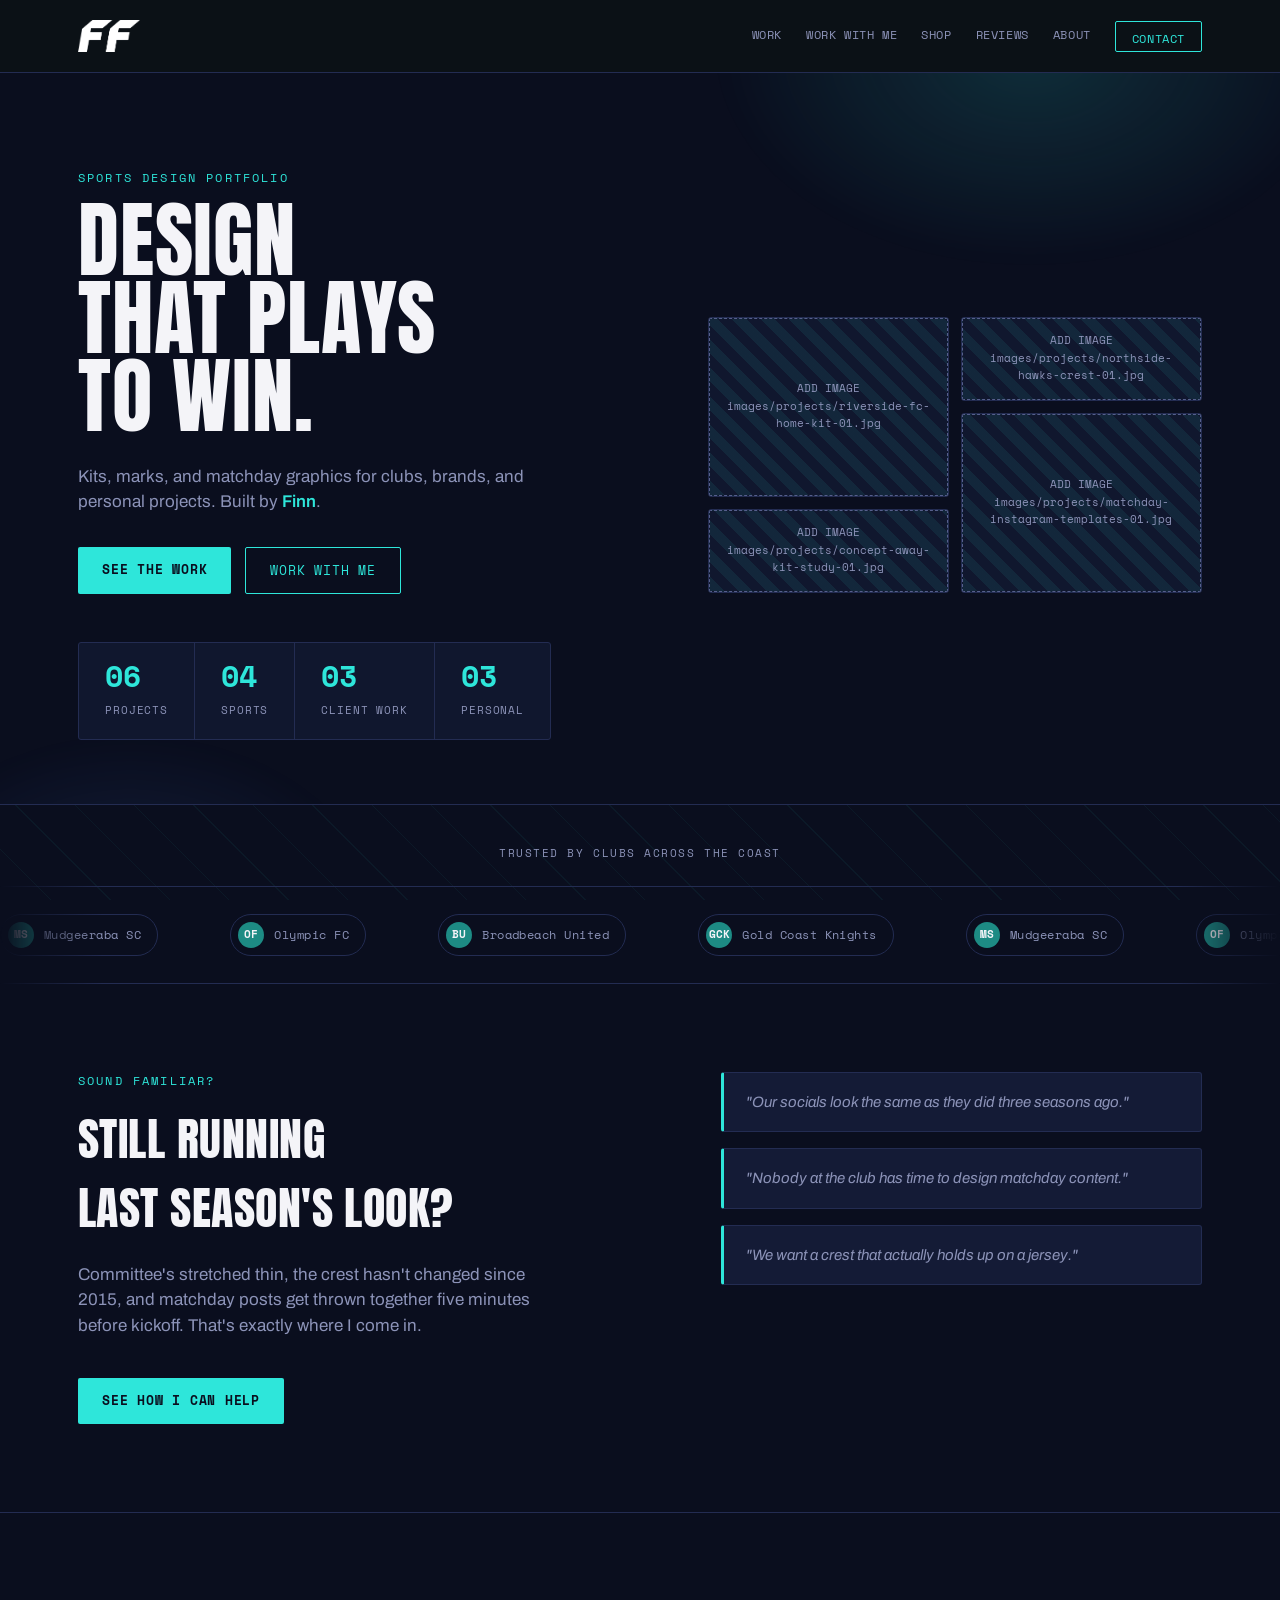
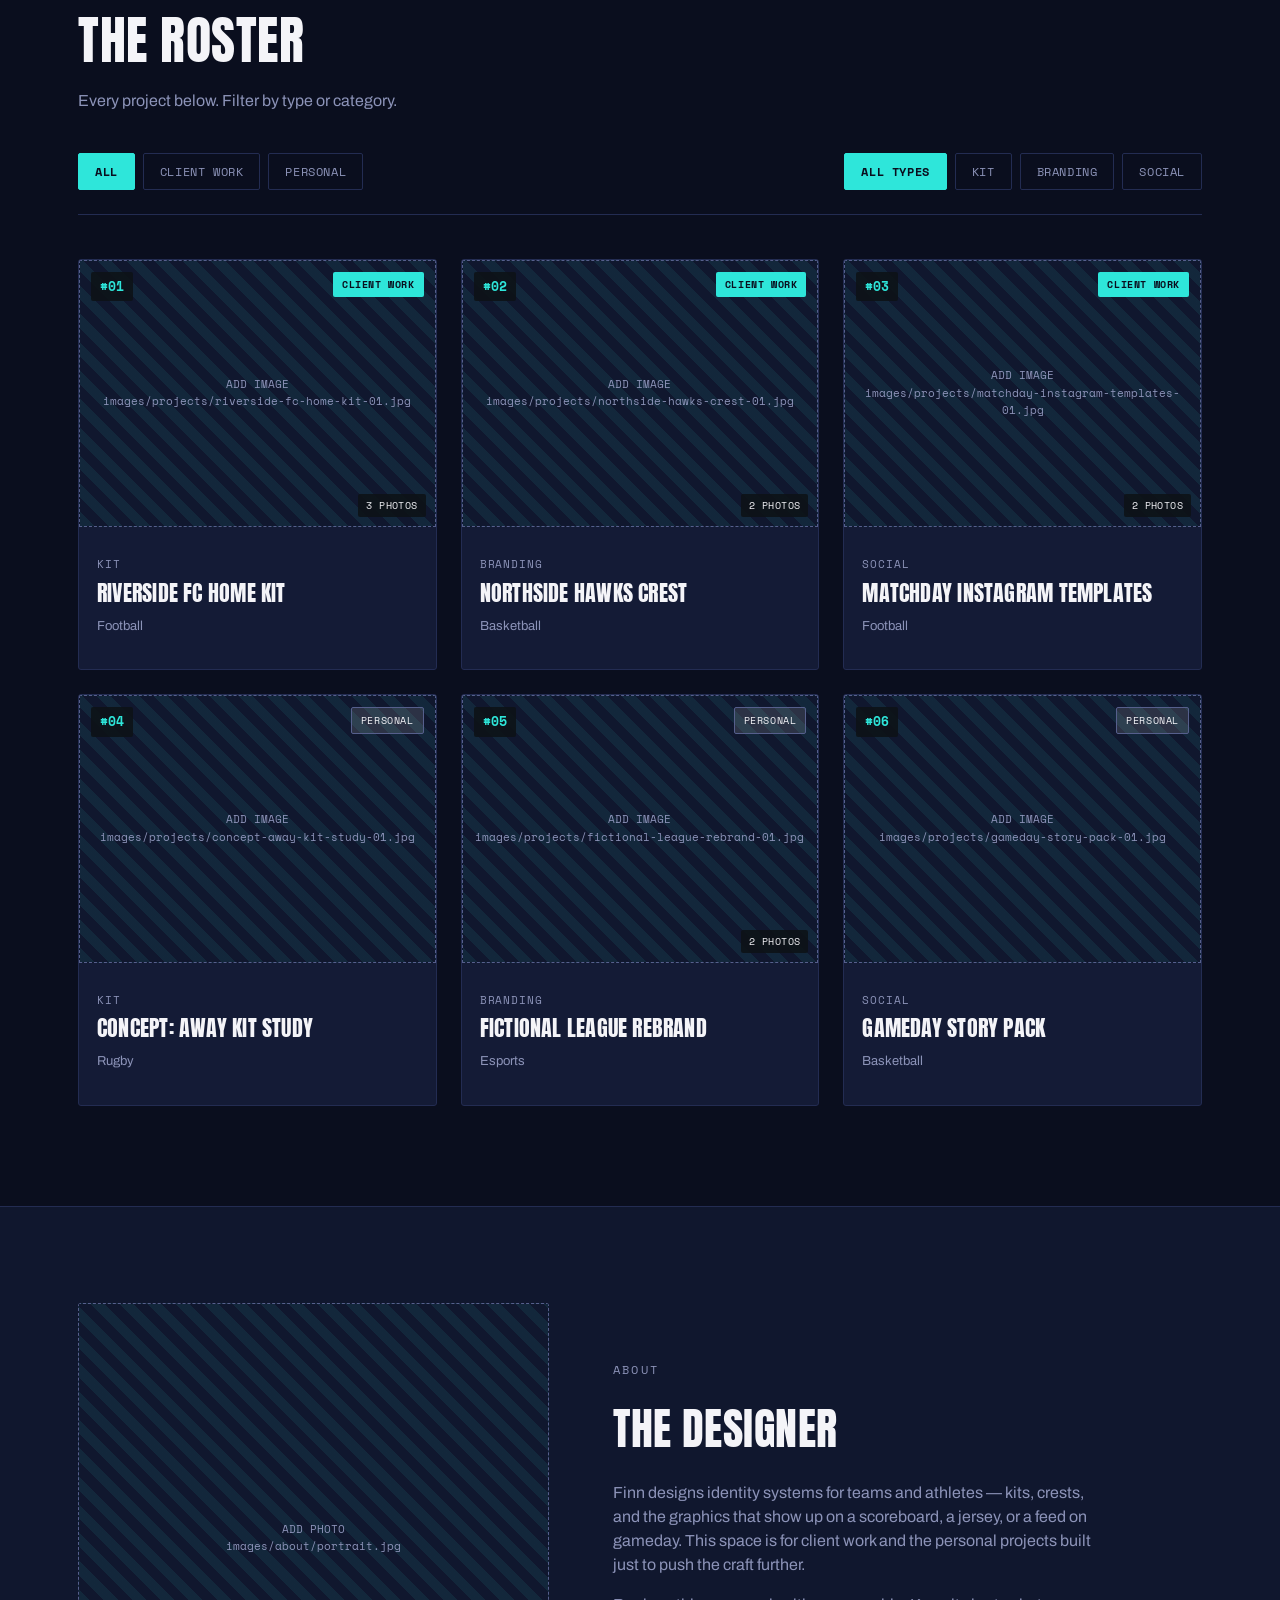
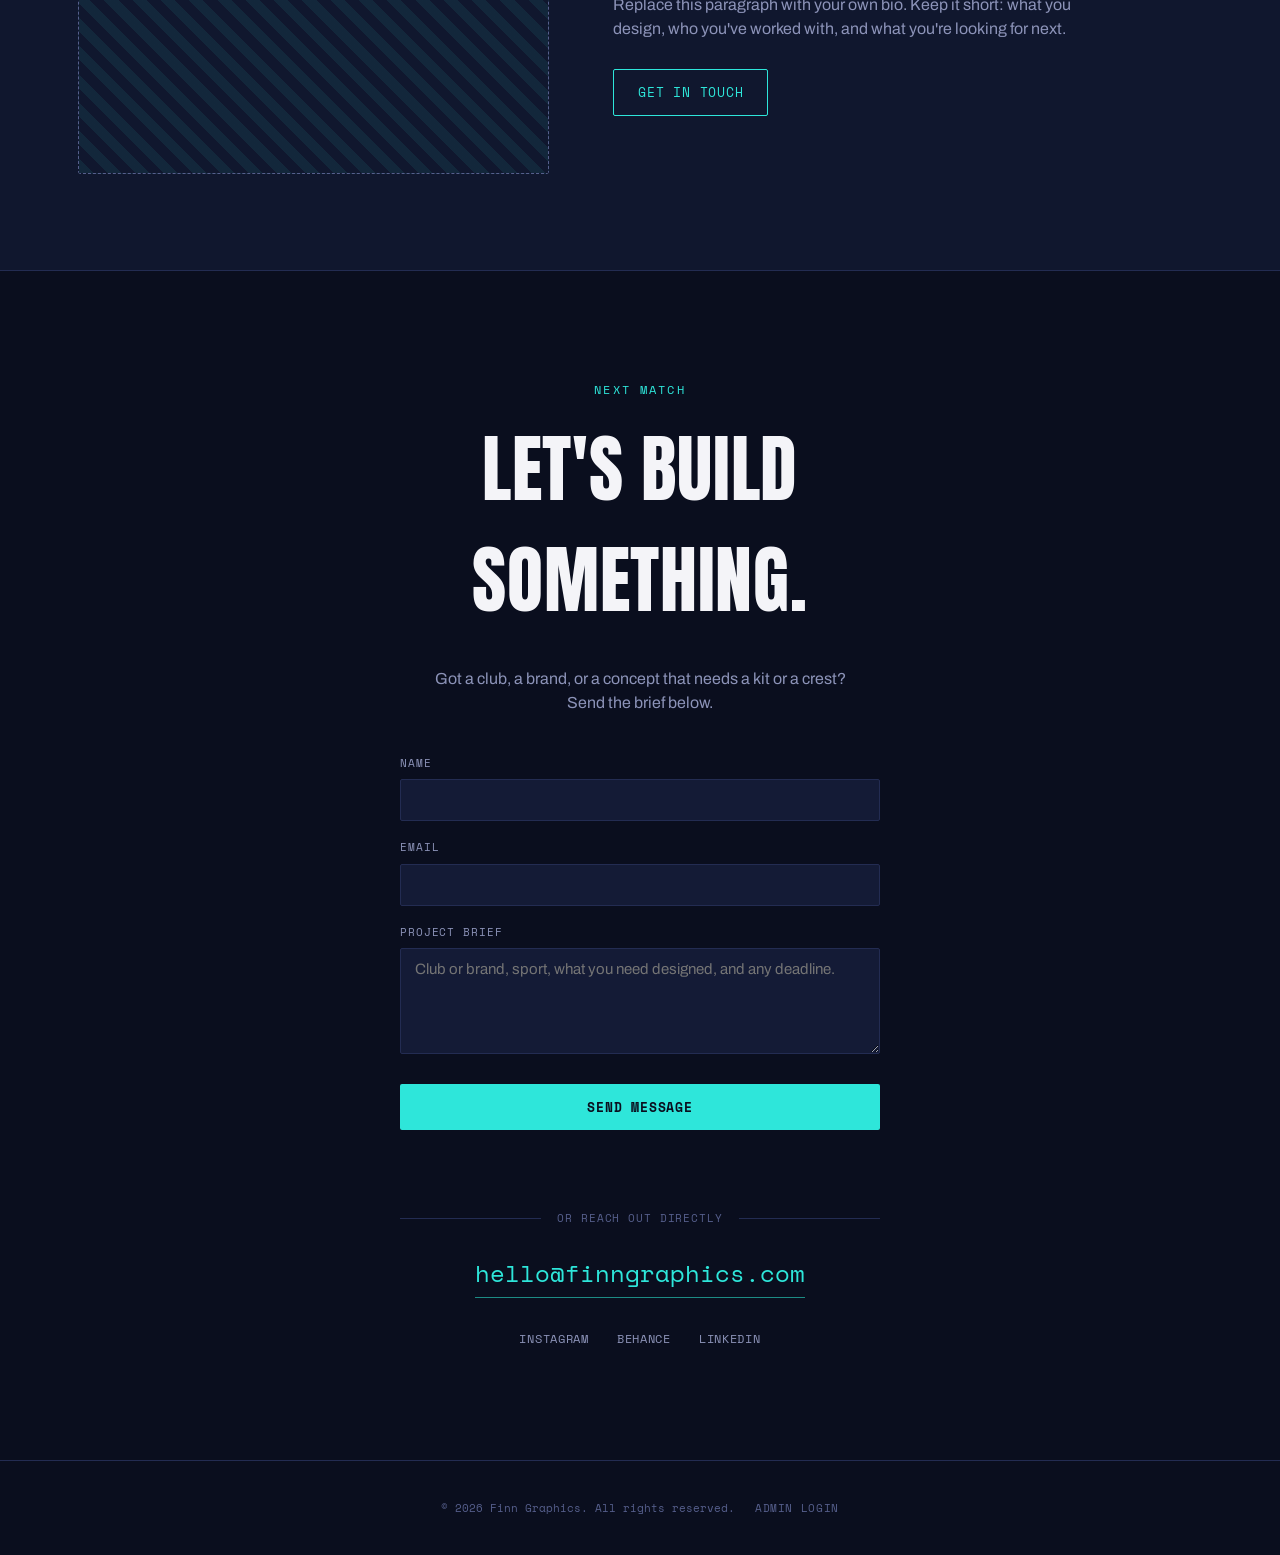
==== index.html @ 4311ea00 "Add files via upload" ====
<!DOCTYPE html>
<html lang="en">
<head>
<meta charset="UTF-8">
<meta name="viewport" content="width=device-width, initial-scale=1.0">
<title>Finn Graphics — Sports Design Portfolio</title>
<meta name="description" content="Finn Graphics — sports identity, kit, and social design for clients and personal projects.">
<link rel="preconnect" href="https://fonts.googleapis.com">
<link rel="preconnect" href="https://fonts.gstatic.com" crossorigin>
<link href="https://fonts.googleapis.com/css2?family=Anton&family=Archivo:wght@400;500;600;700;800&family=Space+Mono:wght@400;700&display=swap" rel="stylesheet">
<link rel="stylesheet" href="css/style.css">
<!-- Netlify Identity: required here (not just on /admin) so that invite and
     password-reset links, which point at the site's homepage, can be handled. -->
<script defer src="https://identity.netlify.com/v1/netlify-identity-widget.js"></script>
</head>
<body>

<!-- ============================================= -->
<!-- HEADER / NAV                                   -->
<!-- ============================================= -->
<header class="site-header">
  <div class="wrap header-inner">
    <a href="#top" class="wordmark"><img src="images/brand/ff-logo.png" alt="Finn Graphics" class="wordmark-logo"></a>
    <nav class="main-nav">
      <a href="index.html#work">Work</a>
      <a href="work-with-me.html">Work With Me</a>
      <a href="shop.html">Shop</a>
      <a href="reviews.html">Reviews</a>
      <a href="index.html#about">About</a>
      <a href="index.html#contact" class="nav-cta">Contact</a>
    </nav>
    <button class="nav-toggle" id="navToggle" aria-label="Open menu" aria-expanded="false">
      <span></span><span></span><span></span>
    </button>
  </div>
  <nav class="mobile-nav" id="mobileNav">
    <a href="index.html#work">Work</a>
    <a href="work-with-me.html">Work With Me</a>
    <a href="shop.html">Shop</a>
    <a href="reviews.html">Reviews</a>
    <a href="index.html#about">About</a>
    <a href="index.html#contact">Contact</a>
  </nav>
</header>

<!-- ============================================= -->
<!-- HERO                                           -->
<!-- ============================================= -->
<section class="hero" id="top">
  <div class="wrap hero-grid">
    <div class="hero-copy">
      <p class="kicker">SPORTS DESIGN PORTFOLIO</p>
      <h1 class="hero-title">DESIGN<br>THAT PLAYS<br>TO WIN.</h1>
      <p class="hero-sub">Kits, marks, and matchday graphics for clubs, brands, and personal projects. Built by <strong>Finn</strong>.</p>

      <div class="hero-actions">
        <a href="#work" class="btn btn-solid">See the work</a>
        <a href="work-with-me.html" class="btn btn-outline">Work with me</a>
      </div>

      <div class="scoreboard reveal" id="scoreboard" aria-label="Portfolio stats">
        <div class="score-cell">
          <span class="score-num" data-stat-projects>00</span>
          <span class="score-label">Projects</span>
        </div>
        <div class="score-cell">
          <span class="score-num" data-stat-sports>00</span>
          <span class="score-label">Sports</span>
        </div>
        <div class="score-cell">
          <span class="score-num" data-stat-client>00</span>
          <span class="score-label">Client Work</span>
        </div>
        <div class="score-cell">
          <span class="score-num" data-stat-personal>00</span>
          <span class="score-label">Personal</span>
        </div>
      </div>
    </div>

    <div class="hero-gallery" id="heroGallery" aria-hidden="true">
      <!-- populated by JS from data/projects.jsonon — a scattered wall of work -->
    </div>
  </div>
</section>

<!-- ============================================= -->
<!-- CLIENT LOGO CAROUSEL                           -->
<!-- ============================================= -->
<section class="clients" aria-label="Clubs Finn has worked with">
  <div class="wrap">
    <p class="clients-label">TRUSTED BY CLUBS ACROSS THE COAST</p>
  </div>
  <div class="logo-marquee">
    <div class="logo-track" id="logoTrack">
      <!-- populated by JS from data/clients.json, duplicated for a seamless loop -->
    </div>
  </div>
</section>

<!-- ============================================= -->
<!-- WHY WORK WITH FINN                             -->
<!-- ============================================= -->
<section class="challenges">
  <div class="wrap challenges-inner">
    <div class="challenges-copy reveal">
      <p class="kicker">SOUND FAMILIAR?</p>
      <h2>STILL RUNNING<br>LAST SEASON'S LOOK?</h2>
      <p class="hero-sub">Committee's stretched thin, the crest hasn't changed since 2015, and matchday posts get thrown together five minutes before kickoff. That's exactly where I come in.</p>
      <a href="work-with-me.html" class="btn btn-solid">See how I can help</a>
    </div>
    <ul class="challenges-list">
      <li class="reveal" style="transition-delay:80ms">"Our socials look the same as they did three seasons ago."</li>
      <li class="reveal" style="transition-delay:160ms">"Nobody at the club has time to design matchday content."</li>
      <li class="reveal" style="transition-delay:240ms">"We want a crest that actually holds up on a jersey."</li>
    </ul>
  </div>
</section>

<!-- ============================================= -->
<!-- WORK / FILTERS + GRID                          -->
<!-- ============================================= -->
<section class="work" id="work">
  <div class="wrap">
    <div class="section-head reveal">
      <h2>THE ROSTER</h2>
      <p>Every project below. Filter by type or category.</p>
    </div>

    <div class="filters reveal">
      <div class="filter-group" id="statusFilters">
        <button class="filter-btn is-active" data-filter-status="all">All</button>
        <button class="filter-btn" data-filter-status="client">Client Work</button>
        <button class="filter-btn" data-filter-status="personal">Personal</button>
      </div>
      <div class="filter-group" id="categoryFilters">
        <!-- populated by JS from project categories -->
      </div>
    </div>

    <div class="project-grid" id="projectGrid">
      <!-- populated by JS from data/projects.json -->
    </div>

    <p class="empty-state" id="emptyState" hidden>No projects match those filters yet.</p>
  </div>
</section>

<!-- ============================================= -->
<!-- ABOUT                                          -->
<!-- ============================================= -->
<section class="about" id="about">
  <div class="wrap about-inner">
    <div class="about-portrait reveal">
      <div class="placeholder-img" data-placeholder-label="images/about/portrait.jpg">
        <span>ADD PHOTO<br>images/about/portrait.jpg</span>
      </div>
    </div>
    <div class="about-copy reveal">
      <p class="kicker">ABOUT</p>
      <h2>THE DESIGNER</h2>
      <p>Finn designs identity systems for teams and athletes — kits, crests, and the graphics that show up on a scoreboard, a jersey, or a feed on gameday. This space is for client work and the personal projects built just to push the craft further.</p>
      <p>Replace this paragraph with your own bio. Keep it short: what you design, who you've worked with, and what you're looking for next.</p>
      <a href="#contact" class="btn btn-outline">Get in touch</a>
    </div>
  </div>
</section>

<!-- ============================================= -->
<!-- CONTACT / FOOTER                               -->
<!-- ============================================= -->
<section class="contact" id="contact">
  <div class="wrap contact-inner">
    <p class="kicker">NEXT MATCH</p>
    <h2>LET'S BUILD<br>SOMETHING.</h2>
    <p class="contact-sub reveal">Got a club, a brand, or a concept that needs a kit or a crest? Send the brief below.</p>

    <!-- 
      This form works automatically once the site is hosted on Netlify — no setup
      needed beyond the data-netlify="true" attribute below. Netlify detects it at
      deploy time and routes submissions to your Netlify dashboard / email.
      Hosting somewhere else instead? See README.md for how to swap this to
      a service like Formspree in about a minute.
    -->
    <form
      class="contact-form reveal"
      id="contactForm"
      name="contact"
      method="POST"
      data-netlify="true"
      netlify-honeypot="bot-field"
    >
      <input type="hidden" name="form-name" value="contact">
      <p class="form-honeypot" aria-hidden="true">
        <label>Leave this field empty <input name="bot-field"></label>
      </p>

      <div class="form-row">
        <label for="name">Name</label>
        <input type="text" id="name" name="name" required autocomplete="name">
      </div>
      <div class="form-row">
        <label for="email">Email</label>
        <input type="email" id="email" name="email" required autocomplete="email">
      </div>
      <div class="form-row">
        <label for="message">Project brief</label>
        <textarea id="message" name="message" rows="5" required placeholder="Club or brand, sport, what you need designed, and any deadline."></textarea>
      </div>

      <button type="submit" class="btn btn-solid" id="contactSubmit">Send message</button>
      <p class="form-status" id="formStatus" role="status" aria-live="polite"></p>
    </form>

    <div class="contact-divider"><span>or reach out directly</span></div>

    <a href="mailto:hello@finngraphics.com" class="contact-email">hello@finngraphics.com</a>
    <div class="socials">
      <a href="#" target="_blank" rel="noopener">Instagram</a>
      <a href="#" target="_blank" rel="noopener">Behance</a>
      <a href="#" target="_blank" rel="noopener">LinkedIn</a>
    </div>
  </div>
</section>

<footer class="site-footer">
  <div class="wrap footer-inner">
    <p class="footer-note">© <span id="year"></span> Finn Graphics. All rights reserved.</p>
    <a href="/admin/" class="footer-admin-link">Admin Login</a>
  </div>
</footer>

<!-- ============================================= -->
<!-- LIGHTBOX MODAL                                 -->
<!-- ============================================= -->
<div class="lightbox" id="lightbox" hidden>
  <div class="lightbox-inner">
    <button class="lightbox-close" id="lightboxClose" aria-label="Close">×</button>
    <div class="lightbox-media-wrap">
      <div class="lightbox-media" id="lightboxMedia"></div>
      <button class="lightbox-nav lightbox-prev" id="lightboxPrev" aria-label="Previous photo">‹</button>
      <button class="lightbox-nav lightbox-next" id="lightboxNext" aria-label="Next photo">›</button>
      <div class="lightbox-dots" id="lightboxDots"></div>
    </div>
    <div class="lightbox-info">
      <span class="lightbox-num" id="lightboxNum"></span>
      <h3 id="lightboxTitle"></h3>
      <p id="lightboxMeta"></p>
      <p class="lightbox-caption" id="lightboxCaption"></p>
      <p id="lightboxDesc"></p>
    </div>
  </div>
</div>

<script src="js/common.js"></script>
<script src="js/work.js"></script>
<script>
  // If someone arrives here from an Identity invite or password-reset email,
  // open the widget's own confirmation modal and send them to /admin afterwards.
  if (window.netlifyIdentity) {
    window.netlifyIdentity.on("init", (user) => {
      if (!user && window.location.hash.includes("confirmation_token")) {
        window.netlifyIdentity.open();
      }
    });
    window.netlifyIdentity.on("login", () => {
      if (window.location.hash.includes("invite_token") || window.location.hash.includes("recovery_token")) {
        window.location.href = "/admin/";
      }
    });
  }
</script>
</body>
</html>
---- css/style.css ----
/* =====================================================================
   FINN GRAPHICS — DESIGN TOKENS
   ===================================================================== */
:root {
  --bg: #0A0E1E;
  --bg-elevated: #10172E;
  --card: #141B36;
  --card-hover: #1B2444;
  --line: #232C52;
  --blue: #2EE6DA;
  --blue-dim: #1D8B84;
  --indigo: #4B77E4;
  --indigo-dim: #2A3B8F;
  --chalk: #F4F4F8;
  --dim: #8C93B8;
  --dim-2: #565F8C;

  --font-display: 'Anton', sans-serif;
  --font-body: 'Archivo', sans-serif;
  --font-mono: 'Space Mono', monospace;

  --wrap: 1180px;
}

* { box-sizing: border-box; }
html { scroll-behavior: smooth; }

body {
  margin: 0;
  background: var(--bg);
  color: var(--chalk);
  font-family: var(--font-body);
  line-height: 1.5;
  -webkit-font-smoothing: antialiased;
  position: relative;
}

/* Ambient moving pitch-line texture behind the whole site */
body::before {
  content: "";
  position: fixed;
  inset: 0;
  z-index: 0;
  pointer-events: none;
  background-image: repeating-linear-gradient(
    45deg,
    rgba(46, 230, 218, 0.05) 0px,
    rgba(46, 230, 218, 0.05) 1px,
    transparent 1px,
    transparent 42px
  );
  background-size: 200% 200%;
  animation: driftLines 40s linear infinite;
}

@keyframes driftLines {
  from { background-position: 0 0; }
  to { background-position: 600px 600px; }
}

.site-header, .hero, .clients, .challenges, .work, .about, .contact, .site-footer,
.page-header, .reviews, .reviews-cta, .services, .services-cta {
  position: relative;
  z-index: 1;
}

img { max-width: 100%; display: block; }
a { color: inherit; text-decoration: none; }
a, button { transition: color 0.2s ease, background-color 0.2s ease, border-color 0.2s ease, transform 0.2s ease, opacity 0.2s ease; }

/* Gentle page-load fade-in */
body { animation: pageFadeIn 0.5s ease both; }
@keyframes pageFadeIn {
  from { opacity: 0; }
  to { opacity: 1; }
}

/* Scroll-reveal: elements rise and fade in as they enter view */
.reveal {
  opacity: 0;
  transform: translateY(22px);
  transition: opacity 0.6s ease, transform 0.6s ease;
}
.reveal.is-visible {
  opacity: 1;
  transform: none;
}

.wrap {
  max-width: var(--wrap);
  margin: 0 auto;
  padding: 0 28px;
}

.kicker {
  font-family: var(--font-mono);
  font-size: 12px;
  letter-spacing: 0.18em;
  text-transform: uppercase;
  color: var(--blue);
  margin: 0 0 14px;
}

h1, h2, h3 {
  font-family: var(--font-display);
  font-weight: 400;
  text-transform: uppercase;
  letter-spacing: 0.01em;
  margin: 0;
}

:focus-visible {
  outline: 2px solid var(--blue);
  outline-offset: 3px;
}

@media (prefers-reduced-motion: reduce) {
  *, *::before, *::after { animation-duration: 0.01ms !important; transition-duration: 0.01ms !important; scroll-behavior: auto !important; }
  body::before { animation: none; }
  .hero::before, .hero::after { animation: none; }
  .logo-track { animation: none !important; }
  .review-track { animation: none !important; }
  .hero-tile img { transition: none; }
}

/* =====================================================================
   HEADER
   ===================================================================== */
.site-header {
  position: sticky;
  top: 0;
  z-index: 50;
  background: rgba(13, 18, 22, 0.92);
  backdrop-filter: blur(8px);
  border-bottom: 1px solid var(--line);
}

.header-inner {
  display: flex;
  align-items: center;
  justify-content: space-between;
  height: 72px;
}

.wordmark { display: flex; align-items: center; height: 32px; }
.wordmark-logo { height: 100%; width: auto; display: block; }

.main-nav { display: flex; align-items: center; gap: 24px; }
.main-nav a {
  font-family: var(--font-mono);
  font-size: 12px;
  letter-spacing: 0.05em;
  text-transform: uppercase;
  color: var(--dim);
  transition: color 0.2s ease;
  white-space: nowrap;
  position: relative;
  padding-bottom: 3px;
}
.main-nav a::after {
  content: "";
  position: absolute;
  left: 0;
  bottom: 0;
  width: 100%;
  height: 1px;
  background: var(--blue);
  transform: scaleX(0);
  transform-origin: right;
  transition: transform 0.25s ease;
}
.main-nav a:hover::after,
.main-nav a.is-current::after {
  transform: scaleX(1);
  transform-origin: left;
}
.main-nav a.nav-cta::after { display: none; }
.main-nav a:hover { color: var(--chalk); }
.nav-cta {
  border: 1px solid var(--blue);
  color: var(--blue) !important;
  padding: 8px 16px;
  border-radius: 2px;
}
.nav-cta:hover { background: var(--blue); color: var(--bg) !important; }

.nav-toggle {
  display: none;
  flex-direction: column;
  gap: 5px;
  background: none;
  border: none;
  cursor: pointer;
  padding: 8px;
}
.nav-toggle span { width: 22px; height: 2px; background: var(--chalk); display: block; }

.mobile-nav {
  display: none;
  flex-direction: column;
  border-top: 1px solid var(--line);
  background: var(--bg-elevated);
}
.mobile-nav a {
  padding: 16px 28px;
  border-bottom: 1px solid var(--line);
  font-family: var(--font-mono);
  text-transform: uppercase;
  font-size: 13px;
  letter-spacing: 0.06em;
  color: var(--chalk);
}
.mobile-nav.is-open { display: flex; }

/* =====================================================================
   HERO
   ===================================================================== */
.hero {
  padding: 96px 0 64px;
  border-bottom: 1px solid var(--line);
  background: var(--bg);
  overflow: hidden;
}

.hero::before,
.hero::after {
  content: "";
  position: absolute;
  width: 900px;
  height: 600px;
  border-radius: 50%;
  filter: blur(10px);
  pointer-events: none;
  z-index: 0;
}
.hero::before {
  top: -320px;
  right: -200px;
  background: radial-gradient(ellipse 50% 50% at center, rgba(46,230,218,0.15), transparent 70%);
  animation: floodlightA 22s ease-in-out infinite;
}
.hero::after {
  bottom: -360px;
  left: -220px;
  width: 700px;
  height: 500px;
  background: radial-gradient(ellipse 50% 50% at center, rgba(75,119,228,0.16), transparent 70%);
  animation: floodlightB 26s ease-in-out infinite;
}

@keyframes floodlightA {
  0%, 100% { transform: translate(0, 0) scale(1); }
  50% { transform: translate(-60px, 40px) scale(1.08); }
}
@keyframes floodlightB {
  0%, 100% { transform: translate(0, 0) scale(1); }
  50% { transform: translate(50px, -30px) scale(1.06); }
}

.hero .wrap { position: relative; z-index: 1; }

.hero-grid {
  display: grid;
  grid-template-columns: 1fr 0.85fr;
  gap: 48px;
  align-items: center;
}

.hero-title {
  font-size: clamp(46px, 6.5vw, 92px);
  line-height: 0.94;
  color: var(--chalk);
  margin-bottom: 28px;
}

.hero-sub {
  max-width: 480px;
  font-size: 17px;
  color: var(--dim);
  margin: 0 0 32px;
}
.hero-sub strong { color: var(--blue); font-weight: 600; }

.hero-actions {
  display: flex;
  flex-wrap: wrap;
  gap: 14px;
  margin-bottom: 48px;
}
.hero-actions .btn { margin-top: 0; }

/* Scattered mosaic wall of work, à la an agency hero image grid */
.hero-gallery {
  display: grid;
  grid-template-columns: repeat(2, 1fr);
  grid-template-rows: repeat(3, 84px);
  gap: 12px;
}
.hero-tile {
  border-radius: 3px;
  overflow: hidden;
  background: var(--bg-elevated);
  border: 1px solid var(--line);
}
.hero-tile img {
  width: 100%;
  height: 100%;
  object-fit: cover;
  transition: transform 0.5s ease;
}
.hero-tile:hover img { transform: scale(1.08); }
.hero-tile:nth-child(1) { grid-column: 1 / 2; grid-row: 1 / 3; }
.hero-tile:nth-child(2) { grid-column: 2 / 3; grid-row: 1 / 2; }
.hero-tile:nth-child(3) { grid-column: 2 / 3; grid-row: 2 / 4; }
.hero-tile:nth-child(4) { grid-column: 1 / 2; grid-row: 3 / 4; }
.hero-tile:nth-child(5) { display: none; }

.scoreboard {
  display: grid;
  grid-template-columns: repeat(4, auto);
  gap: 0;
  border: 1px solid var(--line);
  border-radius: 3px;
  overflow: hidden;
  width: fit-content;
  background: var(--bg-elevated);
}
.score-cell {
  padding: 18px 26px;
  border-right: 1px solid var(--line);
  text-align: left;
}
.score-cell:last-child { border-right: none; }
.score-num {
  display: block;
  font-family: var(--font-mono);
  font-weight: 700;
  font-size: 30px;
  color: var(--blue);
  line-height: 1;
  margin-bottom: 6px;
}
.score-label {
  font-family: var(--font-mono);
  font-size: 11px;
  letter-spacing: 0.08em;
  text-transform: uppercase;
  color: var(--dim);
}

/* =====================================================================
   WHY WORK WITH FINN (challenges teaser)
   ===================================================================== */
.challenges { padding: 88px 0; border-bottom: 1px solid var(--line); }
.challenges-inner {
  display: grid;
  grid-template-columns: 1.1fr 0.9fr;
  gap: 56px;
  align-items: start;
}
.challenges-copy h2 {
  font-size: clamp(30px, 4.5vw, 46px);
  color: var(--chalk);
  margin-bottom: 20px;
}
.challenges-copy .hero-sub { margin-bottom: 28px; }
.challenges-list {
  list-style: none;
  margin: 0;
  padding: 0;
  display: flex;
  flex-direction: column;
  gap: 16px;
}
.challenges-list li {
  background: var(--card);
  border: 1px solid var(--line);
  border-left: 3px solid var(--blue);
  border-radius: 3px;
  padding: 18px 22px;
  color: var(--dim);
  font-style: italic;
  font-size: 15px;
}

/* =====================================================================
   WORK SECTION
   ===================================================================== */
.work { padding: 88px 0 100px; }

.section-head { margin-bottom: 40px; }
.section-head h2 {
  font-size: clamp(34px, 5vw, 52px);
  color: var(--chalk);
  margin-bottom: 10px;
}
.section-head p { color: var(--dim); margin: 0; }

.filters {
  display: flex;
  flex-wrap: wrap;
  justify-content: space-between;
  gap: 16px;
  margin-bottom: 44px;
  padding-bottom: 24px;
  border-bottom: 1px solid var(--line);
}
.filter-group { display: flex; flex-wrap: wrap; gap: 8px; }

.filter-btn {
  font-family: var(--font-mono);
  font-size: 12px;
  letter-spacing: 0.05em;
  text-transform: uppercase;
  background: transparent;
  border: 1px solid var(--line);
  color: var(--dim);
  padding: 9px 16px;
  border-radius: 2px;
  cursor: pointer;
  transition: all 0.2s ease;
}
.filter-btn:hover { border-color: var(--blue); color: var(--chalk); }
.filter-btn.is-active {
  background: var(--blue);
  border-color: var(--blue);
  color: var(--bg);
  font-weight: 700;
}

.project-grid {
  display: grid;
  grid-template-columns: repeat(3, 1fr);
  gap: 24px;
}

.project-card {
  position: relative;
  background: var(--card);
  border: 1px solid var(--line);
  border-radius: 3px;
  overflow: hidden;
  cursor: pointer;
  transition: transform 0.25s ease, border-color 0.25s ease, background 0.25s ease;
  text-align: left;
  display: flex;
  flex-direction: column;
}
.project-card:hover {
  transform: translateY(-4px);
  border-color: var(--blue-dim);
  background: var(--card-hover);
}

.card-media { position: relative; aspect-ratio: 4 / 3; overflow: hidden; background: var(--bg-elevated); }
.card-media img { width: 100%; height: 100%; object-fit: cover; transition: transform 0.45s ease; }
.project-card:hover .card-media img { transform: scale(1.06); }

.card-number {
  position: absolute;
  top: 12px;
  left: 12px;
  font-family: var(--font-mono);
  font-weight: 700;
  font-size: 13px;
  background: rgba(13,18,22,0.85);
  color: var(--blue);
  padding: 5px 9px;
  border-radius: 2px;
  z-index: 2;
}

.card-status {
  position: absolute;
  top: 12px;
  right: 12px;
  font-family: var(--font-mono);
  font-size: 10px;
  letter-spacing: 0.06em;
  text-transform: uppercase;
  padding: 5px 9px;
  border-radius: 2px;
  z-index: 2;
}
.card-status[data-status="client"] { background: var(--blue); color: var(--bg); font-weight: 700; }
.card-status[data-status="personal"] { background: rgba(244,241,232,0.12); color: var(--chalk); border: 1px solid var(--dim-2); }

.card-photo-count {
  position: absolute;
  bottom: 10px;
  right: 10px;
  font-family: var(--font-mono);
  font-size: 10px;
  letter-spacing: 0.04em;
  text-transform: uppercase;
  background: rgba(13,18,22,0.85);
  color: var(--chalk);
  padding: 4px 8px;
  border-radius: 2px;
  z-index: 2;
}

.card-body { padding: 18px 18px 20px; }
.card-category {
  font-family: var(--font-mono);
  font-size: 11px;
  letter-spacing: 0.08em;
  text-transform: uppercase;
  color: var(--dim);
  margin-bottom: 8px;
}
.card-title {
  font-family: var(--font-display);
  font-size: 22px;
  color: var(--chalk);
  text-transform: uppercase;
  margin-bottom: 4px;
  line-height: 1.05;
}
.card-sport { color: var(--dim); font-size: 13px; }

.empty-state {
  text-align: center;
  color: var(--dim);
  padding: 60px 0;
  font-family: var(--font-mono);
}

/* Placeholder image box (shown until a real image file is added) */
.placeholder-img {
  width: 100%;
  height: 100%;
  display: flex;
  align-items: center;
  justify-content: center;
  background:
    repeating-linear-gradient(45deg, rgba(46,230,218,0.08) 0 10px, transparent 10px 20px),
    var(--bg-elevated);
  border: 1px dashed var(--dim-2);
}
.placeholder-img span {
  font-family: var(--font-mono);
  font-size: 11px;
  color: var(--dim);
  text-align: center;
  line-height: 1.6;
  padding: 12px;
  word-break: break-word;
}

/* =====================================================================
   ABOUT
   ===================================================================== */
.about { padding: 96px 0; background: var(--bg-elevated); border-top: 1px solid var(--line); border-bottom: 1px solid var(--line); }
.about-inner {
  display: grid;
  grid-template-columns: 0.8fr 1fr;
  gap: 64px;
  align-items: center;
}
.about-portrait { aspect-ratio: 1; border-radius: 3px; overflow: hidden; }
.about-copy h2 { font-size: clamp(30px, 4vw, 44px); color: var(--chalk); margin-bottom: 20px; }
.about-copy p { color: var(--dim); max-width: 480px; margin: 0 0 16px; }

.btn {
  display: inline-block;
  font-family: var(--font-mono);
  font-size: 13px;
  letter-spacing: 0.06em;
  text-transform: uppercase;
  padding: 13px 24px;
  border-radius: 2px;
  margin-top: 12px;
}
.btn-outline { border: 1px solid var(--blue); color: var(--blue); transition: all 0.2s ease; }
.btn-outline:hover { background: var(--blue); color: var(--bg); }

/* =====================================================================
   CONTACT / FOOTER
   ===================================================================== */
.contact { padding: 110px 0 48px; text-align: center; }
.contact-inner { display: flex; flex-direction: column; align-items: center; }
.contact h2 {
  font-size: clamp(38px, 7vw, 74px);
  color: var(--chalk);
  margin-bottom: 32px;
}
.contact-email {
  font-family: var(--font-mono);
  font-size: clamp(18px, 3vw, 24px);
  color: var(--blue);
  border-bottom: 1px solid var(--blue-dim);
  padding-bottom: 6px;
  margin-bottom: 32px;
}
.contact-email:hover { border-color: var(--blue); }
.socials { display: flex; gap: 28px; margin-bottom: 64px; }
.socials a {
  font-family: var(--font-mono);
  font-size: 12px;
  letter-spacing: 0.06em;
  text-transform: uppercase;
  color: var(--dim);
}
.socials a:hover { color: var(--chalk); }
.footer-note {
  font-family: var(--font-mono);
  font-size: 11px;
  color: var(--dim-2);
  border-top: 1px solid var(--line);
  padding-top: 24px;
  width: 100%;
}

/* =====================================================================
   LIGHTBOX
   ===================================================================== */
.lightbox {
  position: fixed;
  inset: 0;
  z-index: 100;
  background: rgba(9, 13, 16, 0.92);
  backdrop-filter: blur(6px);
  display: flex;
  align-items: center;
  justify-content: center;
  padding: 24px;
}
.lightbox[hidden] { display: none; }
.lightbox-inner {
  background: var(--card);
  border: 1px solid var(--line);
  border-radius: 4px;
  max-width: 880px;
  width: 100%;
  max-height: 88vh;
  overflow-y: auto;
  position: relative;
  display: grid;
  grid-template-columns: 1.2fr 1fr;
}
.lightbox-media-wrap { position: relative; aspect-ratio: 4/3; background: var(--bg-elevated); }
.lightbox-media { width: 100%; height: 100%; }
.lightbox-media img { width: 100%; height: 100%; object-fit: cover; }

.lightbox-nav {
  position: absolute;
  top: 50%;
  transform: translateY(-50%);
  width: 38px;
  height: 38px;
  border-radius: 50%;
  border: none;
  background: rgba(13,18,22,0.75);
  color: var(--chalk);
  font-size: 22px;
  line-height: 1;
  cursor: pointer;
  display: flex;
  align-items: center;
  justify-content: center;
  z-index: 3;
}
.lightbox-nav:hover { background: var(--blue); color: var(--bg); }
.lightbox-prev { left: 12px; }
.lightbox-next { right: 12px; }

.lightbox-dots {
  position: absolute;
  bottom: 14px;
  left: 50%;
  transform: translateX(-50%);
  display: flex;
  gap: 7px;
  z-index: 3;
}
.lightbox-dot {
  width: 7px;
  height: 7px;
  border-radius: 50%;
  border: none;
  padding: 0;
  background: rgba(244,241,232,0.35);
  cursor: pointer;
}
.lightbox-dot.is-active { background: var(--blue); }

.lightbox-close {
  position: absolute;
  top: 14px;
  right: 14px;
  z-index: 3;
  width: 36px;
  height: 36px;
  border-radius: 50%;
  border: none;
  background: rgba(13,18,22,0.85);
  color: var(--chalk);
  font-size: 22px;
  cursor: pointer;
  line-height: 1;
}
.lightbox-info { padding: 32px; }
.lightbox-num {
  font-family: var(--font-mono);
  color: var(--blue);
  font-size: 12px;
  letter-spacing: 0.08em;
}
.lightbox-info h3 {
  font-family: var(--font-display);
  font-size: 30px;
  color: var(--chalk);
  text-transform: uppercase;
  margin: 10px 0 8px;
}
.lightbox-info p { color: var(--dim); margin: 0 0 12px; font-size: 14px; }
.lightbox-caption { font-family: var(--font-mono); font-size: 12px; color: var(--dim-2); }
.lightbox-info p#lightboxDesc { color: var(--chalk); font-size: 15px; margin-top: 16px; }

/* =====================================================================
   CLIENT LOGO CAROUSEL
   ===================================================================== */
.clients { padding: 40px 0 0; }
.clients-label {
  font-family: var(--font-mono);
  font-size: 11px;
  letter-spacing: 0.14em;
  text-transform: uppercase;
  color: var(--dim);
  text-align: center;
  margin: 0 0 24px;
}

.logo-marquee {
  overflow: hidden;
  border-top: 1px solid var(--line);
  border-bottom: 1px solid var(--line);
  padding: 28px 0;
  -webkit-mask-image: linear-gradient(90deg, transparent, #000 8%, #000 92%, transparent);
  mask-image: linear-gradient(90deg, transparent, #000 8%, #000 92%, transparent);
}

.logo-track {
  display: flex;
  align-items: center;
  gap: 72px;
  width: max-content;
  animation: scrollLogos 26s linear infinite;
}
.logo-marquee:hover .logo-track { animation-play-state: paused; }

@keyframes scrollLogos {
  from { transform: translateX(0); }
  to { transform: translateX(-50%); }
}

.logo-item { flex: none; height: 40px; display: flex; align-items: center; }
.logo-item img { height: 100%; width: auto; object-fit: contain; filter: grayscale(1) brightness(1.6); opacity: 0.7; transition: opacity 0.2s ease, filter 0.2s ease; }
.logo-item img:hover { filter: none; opacity: 1; }

.logo-fallback {
  display: flex;
  align-items: center;
  gap: 10px;
  padding: 7px 16px 7px 7px;
  border: 1px solid var(--line);
  border-radius: 999px;
  white-space: nowrap;
}
.logo-fallback-initials {
  width: 26px;
  height: 26px;
  border-radius: 50%;
  background: var(--blue-dim);
  color: var(--chalk);
  font-family: var(--font-mono);
  font-size: 11px;
  font-weight: 700;
  display: flex;
  align-items: center;
  justify-content: center;
}
.logo-fallback-name {
  font-family: var(--font-mono);
  font-size: 12px;
  letter-spacing: 0.04em;
  color: var(--dim);
}

/* =====================================================================
   CONTACT FORM
   ===================================================================== */
.contact-sub { color: var(--dim); max-width: 420px; margin: 0 auto 40px; }

.contact-form {
  width: 100%;
  max-width: 480px;
  text-align: left;
  display: flex;
  flex-direction: column;
  gap: 18px;
  margin-bottom: 12px;
}

.form-honeypot { position: absolute; left: -9999px; opacity: 0; pointer-events: none; }

.form-row { display: flex; flex-direction: column; gap: 8px; }
.form-row label {
  font-family: var(--font-mono);
  font-size: 11px;
  letter-spacing: 0.08em;
  text-transform: uppercase;
  color: var(--dim);
}
.form-row input,
.form-row textarea {
  background: var(--card);
  border: 1px solid var(--line);
  border-radius: 2px;
  color: var(--chalk);
  font-family: var(--font-body);
  font-size: 15px;
  padding: 12px 14px;
  resize: vertical;
}
.form-row input:focus,
.form-row textarea:focus {
  outline: none;
  border-color: var(--blue);
}

.btn-solid {
  background: var(--blue);
  color: var(--bg);
  border: none;
  font-weight: 700;
  cursor: pointer;
  font-size: 13px;
}
.btn-solid:hover { background: #5CF0E5; }
.btn-solid:disabled { opacity: 0.6; cursor: default; }

.form-status {
  font-family: var(--font-mono);
  font-size: 13px;
  color: var(--blue);
  min-height: 18px;
  margin: 0;
}
.form-status.is-error { color: #E8664F; }

.contact-divider {
  display: flex;
  align-items: center;
  gap: 16px;
  width: 100%;
  max-width: 480px;
  margin: 32px 0 28px;
  color: var(--dim-2);
  font-family: var(--font-mono);
  font-size: 11px;
  letter-spacing: 0.08em;
  text-transform: uppercase;
}
.contact-divider::before,
.contact-divider::after {
  content: "";
  flex: 1;
  height: 1px;
  background: var(--line);
}

/* =====================================================================
   SITE FOOTER (separate from contact section now)
   ===================================================================== */
.site-footer {
  padding: 28px 0;
  border-top: 1px solid var(--line);
}
.footer-inner {
  display: flex;
  align-items: center;
  justify-content: center;
  gap: 20px;
  flex-wrap: wrap;
  position: relative;
}
.site-footer .footer-note {
  border-top: none;
  padding-top: 0;
  text-align: center;
  width: auto;
}
.footer-admin-link {
  font-family: var(--font-mono);
  font-size: 11px;
  letter-spacing: 0.06em;
  text-transform: uppercase;
  color: var(--dim-2);
}
.footer-admin-link:hover { color: var(--blue); }
@media (max-width: 560px) {
  .footer-inner { flex-direction: column; gap: 10px; }
}

/* =====================================================================
   PAGE HEADER (Reviews page)
   ===================================================================== */
.page-header {
  padding: 72px 0 48px;
  border-bottom: 1px solid var(--line);
  text-align: center;
}
.page-title {
  font-size: clamp(40px, 7vw, 72px);
  color: var(--chalk);
  margin-bottom: 20px;
}
.page-header .hero-sub { margin: 0 auto; text-align: center; }
.main-nav a.is-current { color: var(--blue); }

/* =====================================================================
   REVIEWS MARQUEE
   ===================================================================== */
.reviews { padding: 60px 0 96px; }
.review-marquee {
  overflow: hidden;
  -webkit-mask-image: linear-gradient(90deg, transparent, #000 6%, #000 94%, transparent);
  mask-image: linear-gradient(90deg, transparent, #000 6%, #000 94%, transparent);
}
.review-track {
  display: flex;
  gap: 24px;
  width: max-content;
  animation: scrollReviews 50s linear infinite;
}
.review-marquee:hover .review-track { animation-play-state: paused; }

@keyframes scrollReviews {
  from { transform: translateX(0); }
  to { transform: translateX(-50%); }
}

.review-card {
  flex: none;
  width: 380px;
  background: var(--card);
  border: 1px solid var(--line);
  border-radius: 3px;
  padding: 32px;
}
.review-quote {
  font-size: 16px;
  color: var(--chalk);
  line-height: 1.6;
  margin: 0 0 24px;
}
.review-author {
  font-family: var(--font-mono);
  font-size: 13px;
  font-weight: 700;
  color: var(--chalk);
  margin: 0;
}
.review-role {
  font-family: var(--font-mono);
  font-size: 12px;
  color: var(--dim);
  margin: 4px 0 0;
}

.reviews-cta {
  text-align: center;
  padding: 80px 0 96px;
  border-top: 1px solid var(--line);
}
.reviews-cta h2 {
  font-size: clamp(34px, 6vw, 56px);
  color: var(--chalk);
  margin-bottom: 32px;
}
.reviews-cta .btn-solid {
  display: inline-block;
  padding: 14px 28px;
  border-radius: 2px;
  text-transform: uppercase;
  letter-spacing: 0.06em;
}

/* =====================================================================
   SHOP
   ===================================================================== */
.shop-grid {
  display: grid;
  grid-template-columns: repeat(3, 1fr);
  gap: 24px;
}
.shop-card {
  background: var(--card);
  border: 1px solid var(--line);
  border-radius: 3px;
  overflow: hidden;
  display: flex;
  flex-direction: column;
  transition: transform 0.25s ease, border-color 0.25s ease;
}
.shop-card:hover { transform: translateY(-4px); border-color: var(--blue-dim); }
.shop-media { position: relative; aspect-ratio: 4/3; background: var(--bg-elevated); overflow: hidden; }
.shop-media img { width: 100%; height: 100%; object-fit: cover; transition: transform 0.45s ease; }
.shop-card:hover .shop-media img { transform: scale(1.06); }
.shop-price {
  position: absolute;
  top: 12px;
  right: 12px;
  font-family: var(--font-mono);
  font-weight: 700;
  font-size: 13px;
  background: var(--blue);
  color: var(--bg);
  padding: 5px 10px;
  border-radius: 2px;
}
.shop-body { padding: 18px 18px 22px; display: flex; flex-direction: column; gap: 4px; flex: 1; }
.shop-desc { color: var(--dim); font-size: 13px; margin: 8px 0 18px; flex: 1; }
.shop-buy { margin-top: auto; text-align: center; border-radius: 2px; width: 100%; padding: 12px 16px; }
.shop-buy[disabled] { opacity: 0.55; cursor: default; }
.shop-intro { max-width: 560px; color: var(--dim); }

/* =====================================================================
   SERVICES / "WORK WITH ME"
   ===================================================================== */
.services { padding: 24px 0 100px; }
.services-list {
  display: grid;
  grid-template-columns: repeat(3, 1fr);
  gap: 32px;
}
.service-tier {
  display: flex;
  flex-direction: column;
}
.service-media { aspect-ratio: 16/10; border-radius: 3px; overflow: hidden; margin-bottom: 24px; background: var(--bg-elevated); }
.service-media img { width: 100%; height: 100%; object-fit: cover; transition: transform 0.45s ease; }
.service-tier:hover .service-media img { transform: scale(1.06); }
.service-title {
  font-family: var(--font-display);
  font-size: 26px;
  color: var(--blue);
  text-transform: uppercase;
  margin-bottom: 8px;
  line-height: 1.05;
}
.service-tagline { color: var(--chalk); font-weight: 600; margin: 0 0 10px; }
.service-summary { color: var(--dim); font-size: 14px; margin: 0 0 18px; }
.service-includes-label {
  font-family: var(--font-mono);
  font-size: 11px;
  letter-spacing: 0.08em;
  text-transform: uppercase;
  color: var(--dim);
  margin: 0 0 10px;
}
.service-includes { list-style: none; margin: 0; padding: 0; display: flex; flex-direction: column; gap: 8px; }
.service-includes li {
  font-size: 13px;
  color: var(--chalk);
  padding-left: 16px;
  position: relative;
}
.service-includes li::before {
  content: "";
  position: absolute;
  left: 0;
  top: 7px;
  width: 6px;
  height: 6px;
  background: var(--blue);
  border-radius: 50%;
}

.services-cta {
  text-align: center;
  padding: 0 0 96px;
}
.services-cta .btn-solid {
  display: inline-block;
  padding: 14px 28px;
  border-radius: 2px;
  text-transform: uppercase;
  letter-spacing: 0.06em;
}

/* =====================================================================
   RESPONSIVE
   ===================================================================== */
@media (max-width: 860px) {
  .main-nav { display: none; }
  .nav-toggle { display: flex; }
  .project-grid { grid-template-columns: repeat(2, 1fr); }
  .about-inner { grid-template-columns: 1fr; }
  .about-portrait { max-width: 320px; }
  .lightbox-inner { grid-template-columns: 1fr; }
  .scoreboard { grid-template-columns: repeat(2, auto); }
  .score-cell:nth-child(2) { border-right: none; }
  .hero-grid { grid-template-columns: 1fr; }
  .hero-gallery { grid-template-rows: repeat(3, 70px); max-width: 480px; }
  .challenges-inner { grid-template-columns: 1fr; gap: 36px; }
  .review-card { width: 300px; }
}

@media (max-width: 560px) {
  .wrap { padding: 0 20px; }
  .project-grid { grid-template-columns: 1fr; }
  .hero { padding: 64px 0 48px; }
  .filters { flex-direction: column; }
  .contact-form { max-width: 100%; }
  .hero-actions { flex-direction: column; }
  .hero-actions .btn { text-align: center; }
  .review-card { width: 260px; padding: 24px; }
}
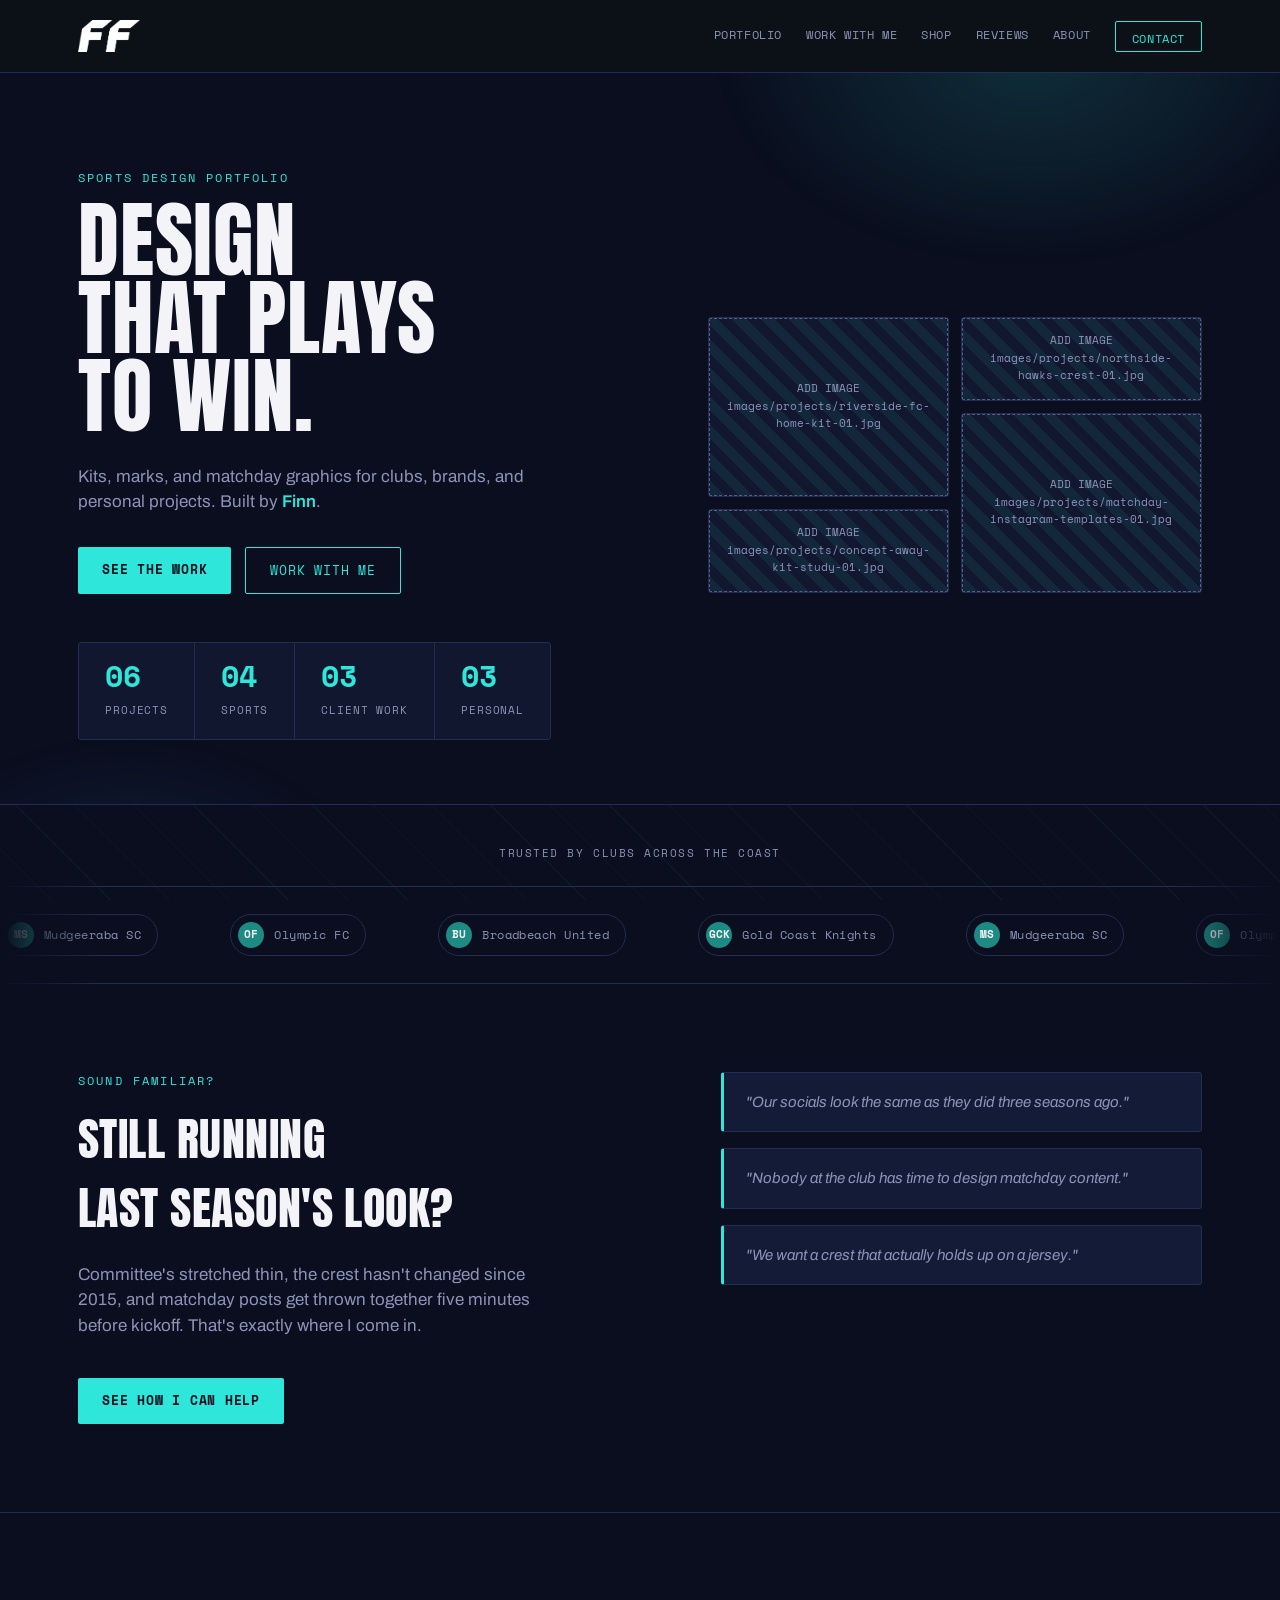
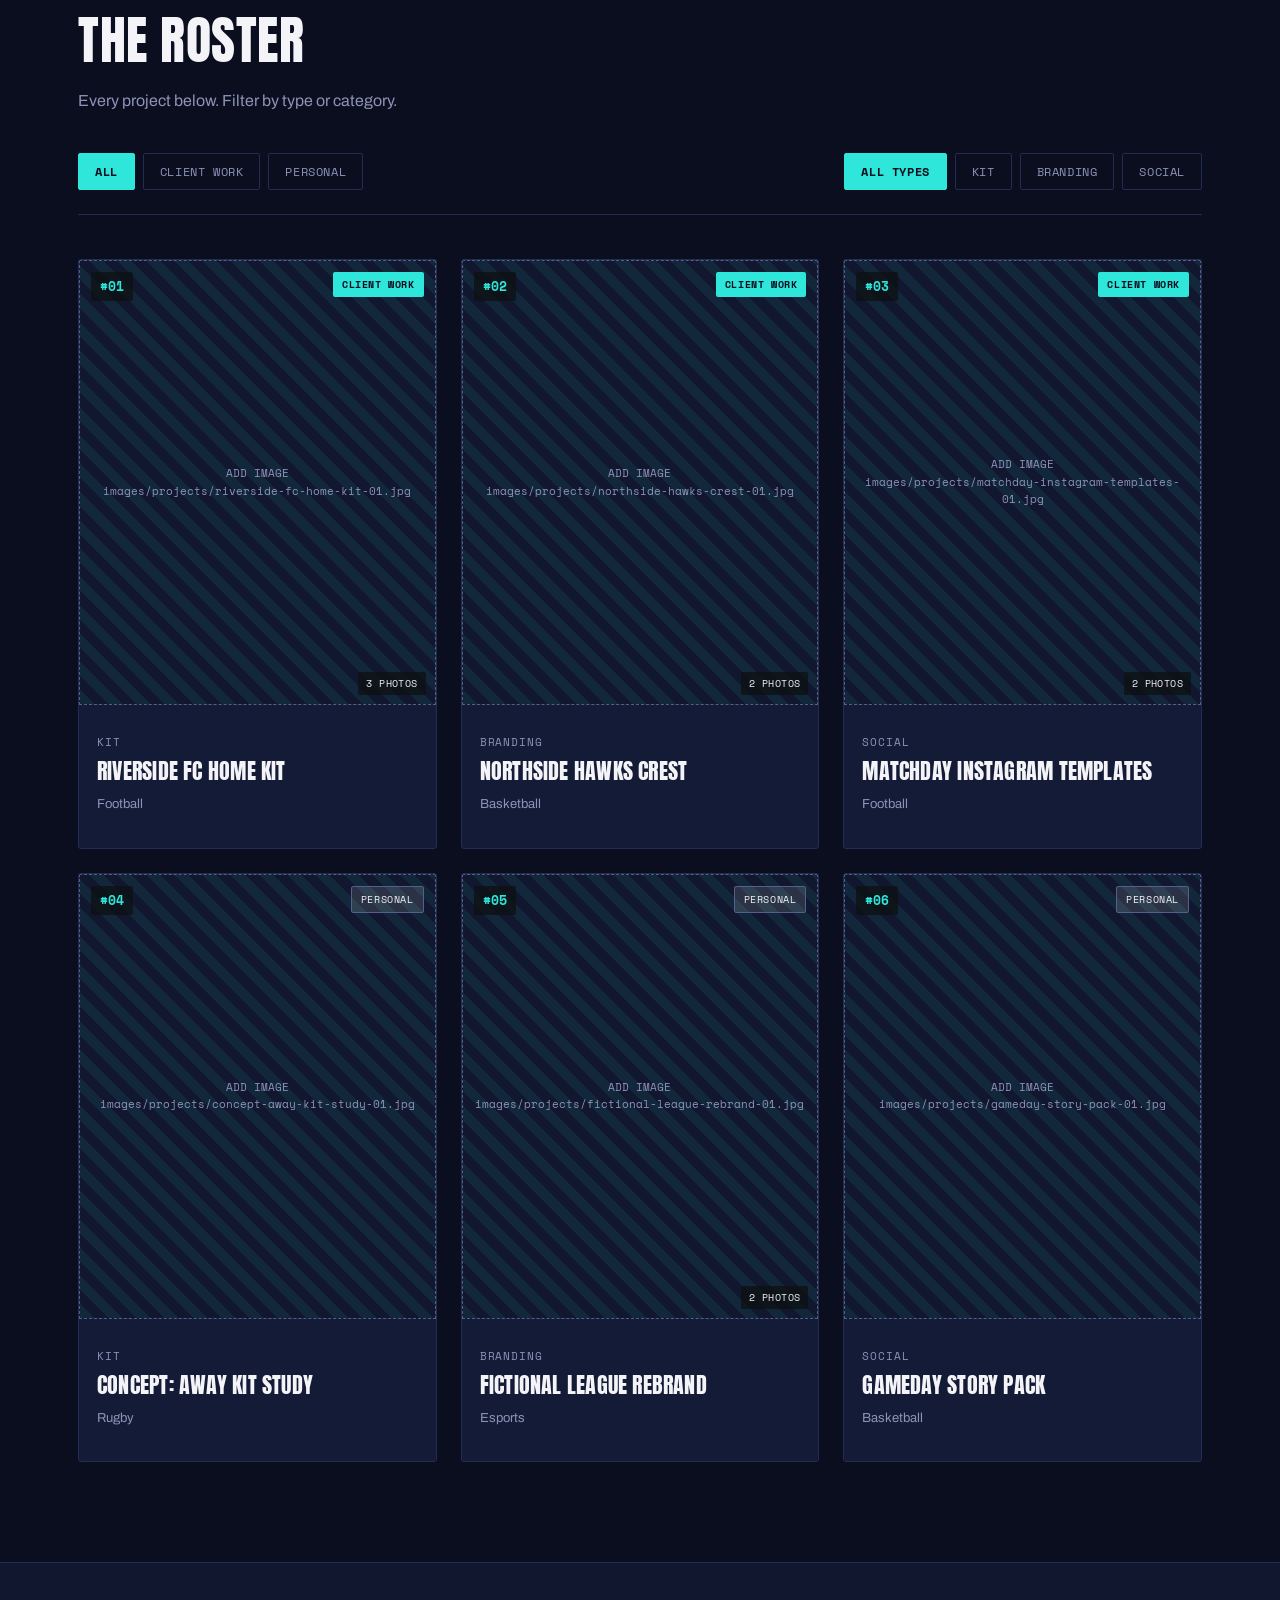
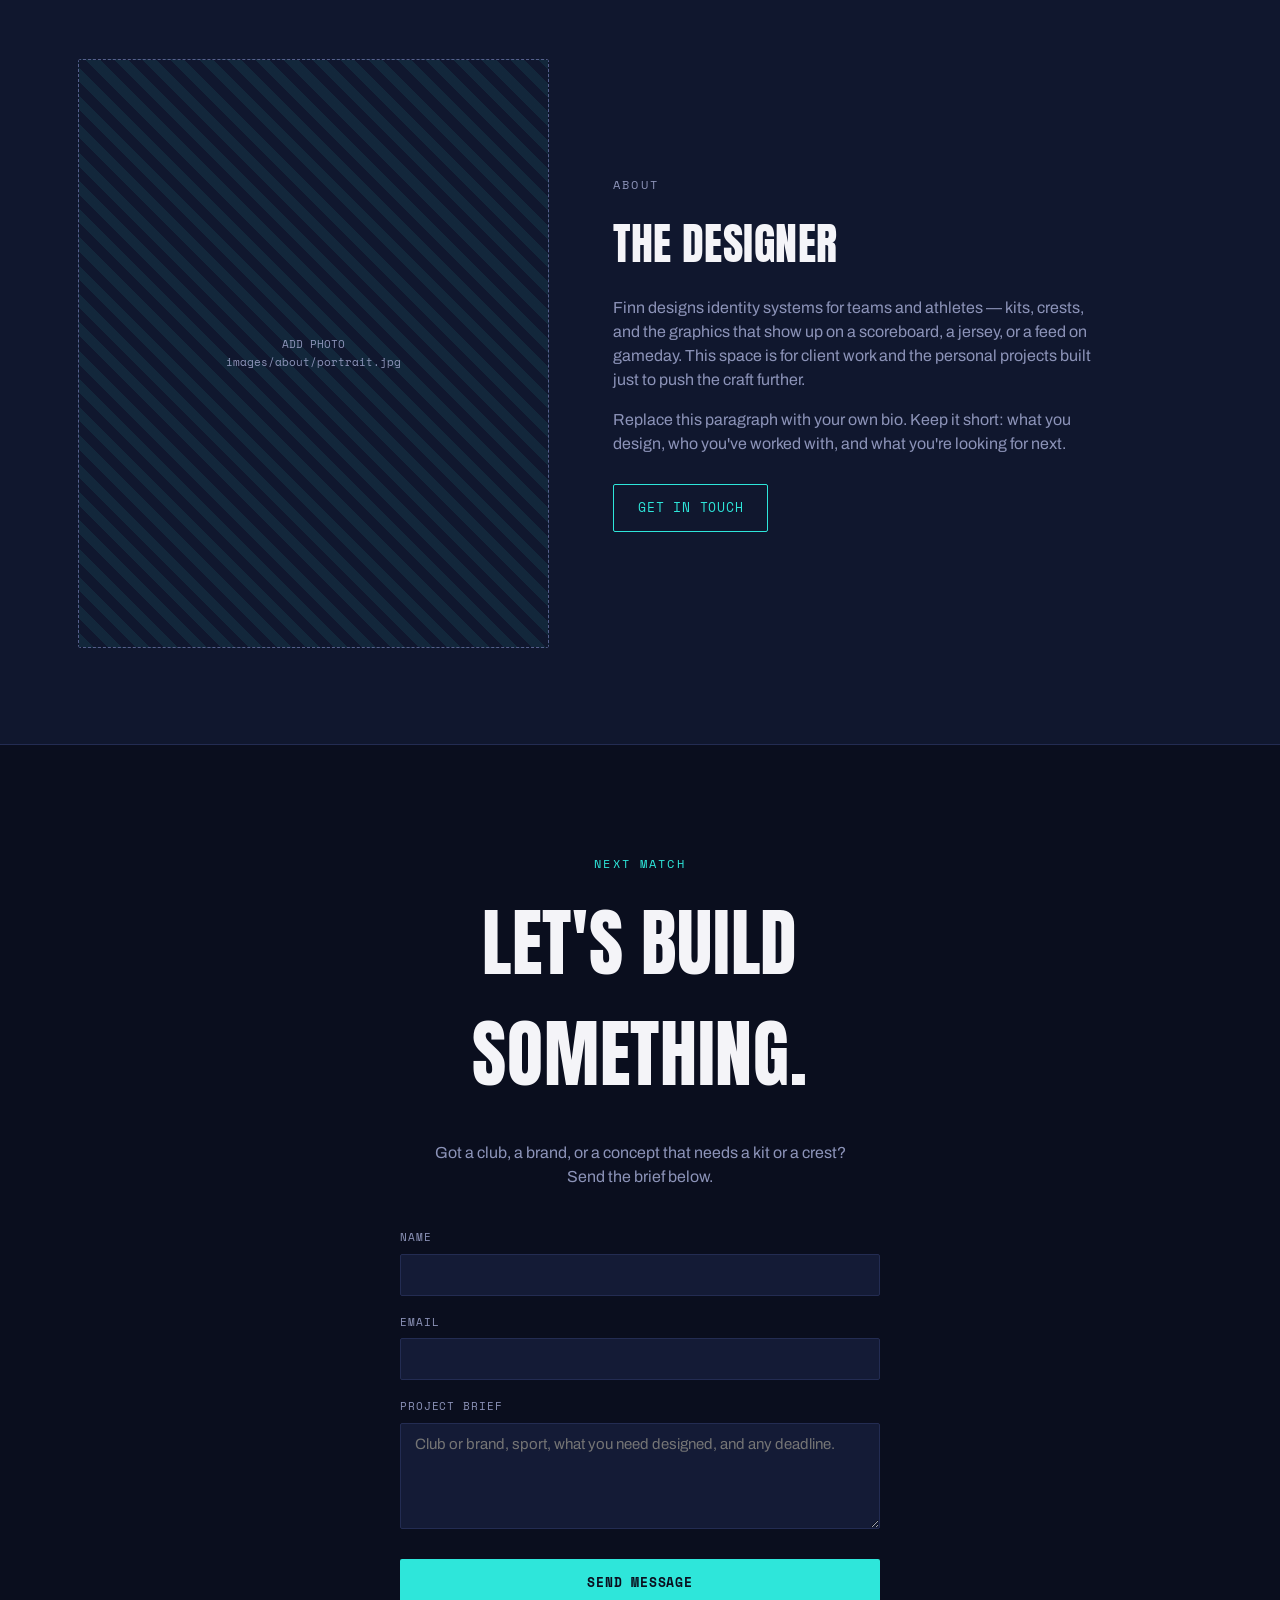
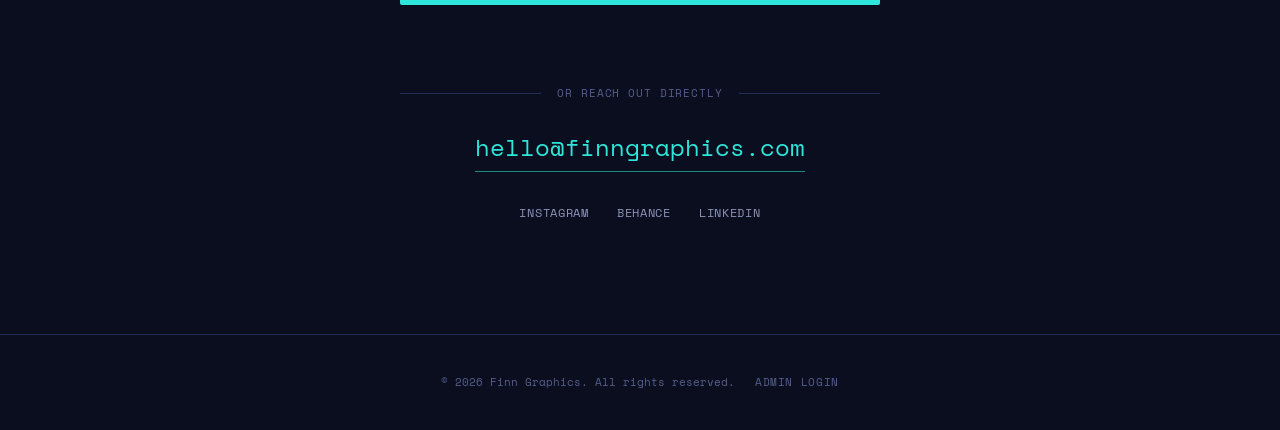
==== commit a907573e: "Update index.html" ====
--- a/index.html
+++ b/index.html
@@ -22,7 +22,7 @@
   <div class="wrap header-inner">
     <a href="#top" class="wordmark"><img src="images/brand/ff-logo.png" alt="Finn Graphics" class="wordmark-logo"></a>
     <nav class="main-nav">
-      <a href="index.html#work">Work</a>
+      <a href="index.html#work">Portfolio</a>
       <a href="work-with-me.html">Work With Me</a>
       <a href="shop.html">Shop</a>
       <a href="reviews.html">Reviews</a>
@@ -34,7 +34,7 @@
     </button>
   </div>
   <nav class="mobile-nav" id="mobileNav">
-    <a href="index.html#work">Work</a>
+    <a href="index.html#work">Portfolio</a>
     <a href="work-with-me.html">Work With Me</a>
     <a href="shop.html">Shop</a>
     <a href="reviews.html">Reviews</a>
--- a/css/style.css
+++ b/css/style.css
@@ -452,7 +452,7 @@
   background: var(--card-hover);
 }
 
-.card-media { position: relative; aspect-ratio: 4 / 3; overflow: hidden; background: var(--bg-elevated); }
+.card-media { position: relative; aspect-ratio: 4 / 5; overflow: hidden; background: var(--bg-elevated); }
 .card-media img { width: 100%; height: 100%; object-fit: cover; transition: transform 0.45s ease; }
 .project-card:hover .card-media img { transform: scale(1.06); }
 
@@ -558,7 +558,7 @@
   gap: 64px;
   align-items: center;
 }
-.about-portrait { aspect-ratio: 1; border-radius: 3px; overflow: hidden; }
+.about-portrait { aspect-ratio: 4/5; border-radius: 3px; overflow: hidden; }
 .about-copy h2 { font-size: clamp(30px, 4vw, 44px); color: var(--chalk); margin-bottom: 20px; }
 .about-copy p { color: var(--dim); max-width: 480px; margin: 0 0 16px; }
 
@@ -639,7 +639,7 @@
   display: grid;
   grid-template-columns: 1.2fr 1fr;
 }
-.lightbox-media-wrap { position: relative; aspect-ratio: 4/3; background: var(--bg-elevated); }
+.lightbox-media-wrap { position: relative; aspect-ratio: 4/5; background: var(--bg-elevated); }
 .lightbox-media { width: 100%; height: 100%; }
 .lightbox-media img { width: 100%; height: 100%; object-fit: cover; }
 
@@ -1006,7 +1006,7 @@
   transition: transform 0.25s ease, border-color 0.25s ease;
 }
 .shop-card:hover { transform: translateY(-4px); border-color: var(--blue-dim); }
-.shop-media { position: relative; aspect-ratio: 4/3; background: var(--bg-elevated); overflow: hidden; }
+.shop-media { position: relative; aspect-ratio: 4/5; background: var(--bg-elevated); overflow: hidden; }
 .shop-media img { width: 100%; height: 100%; object-fit: cover; transition: transform 0.45s ease; }
 .shop-card:hover .shop-media img { transform: scale(1.06); }
 .shop-price {
@@ -1040,7 +1040,7 @@
   display: flex;
   flex-direction: column;
 }
-.service-media { aspect-ratio: 16/10; border-radius: 3px; overflow: hidden; margin-bottom: 24px; background: var(--bg-elevated); }
+.service-media { aspect-ratio: 4/5; border-radius: 3px; overflow: hidden; margin-bottom: 24px; background: var(--bg-elevated); }
 .service-media img { width: 100%; height: 100%; object-fit: cover; transition: transform 0.45s ease; }
 .service-tier:hover .service-media img { transform: scale(1.06); }
 .service-title {
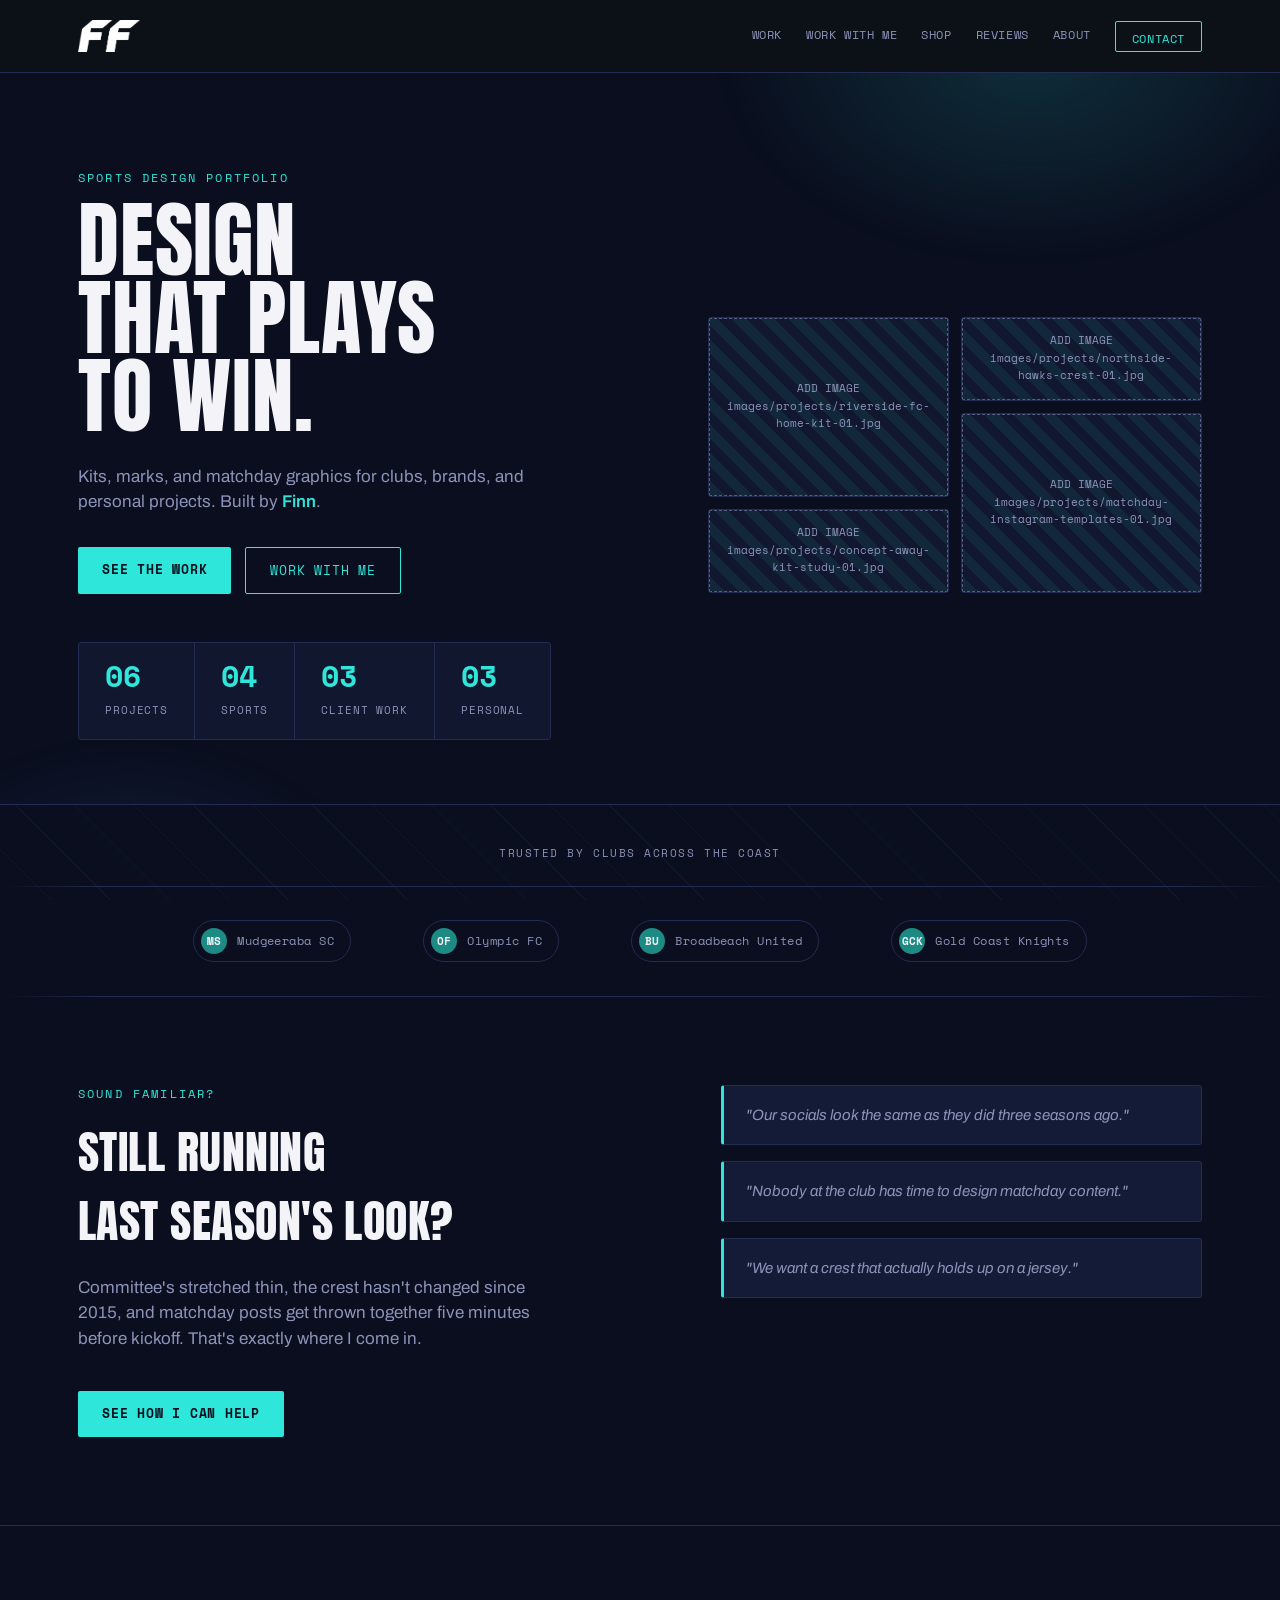
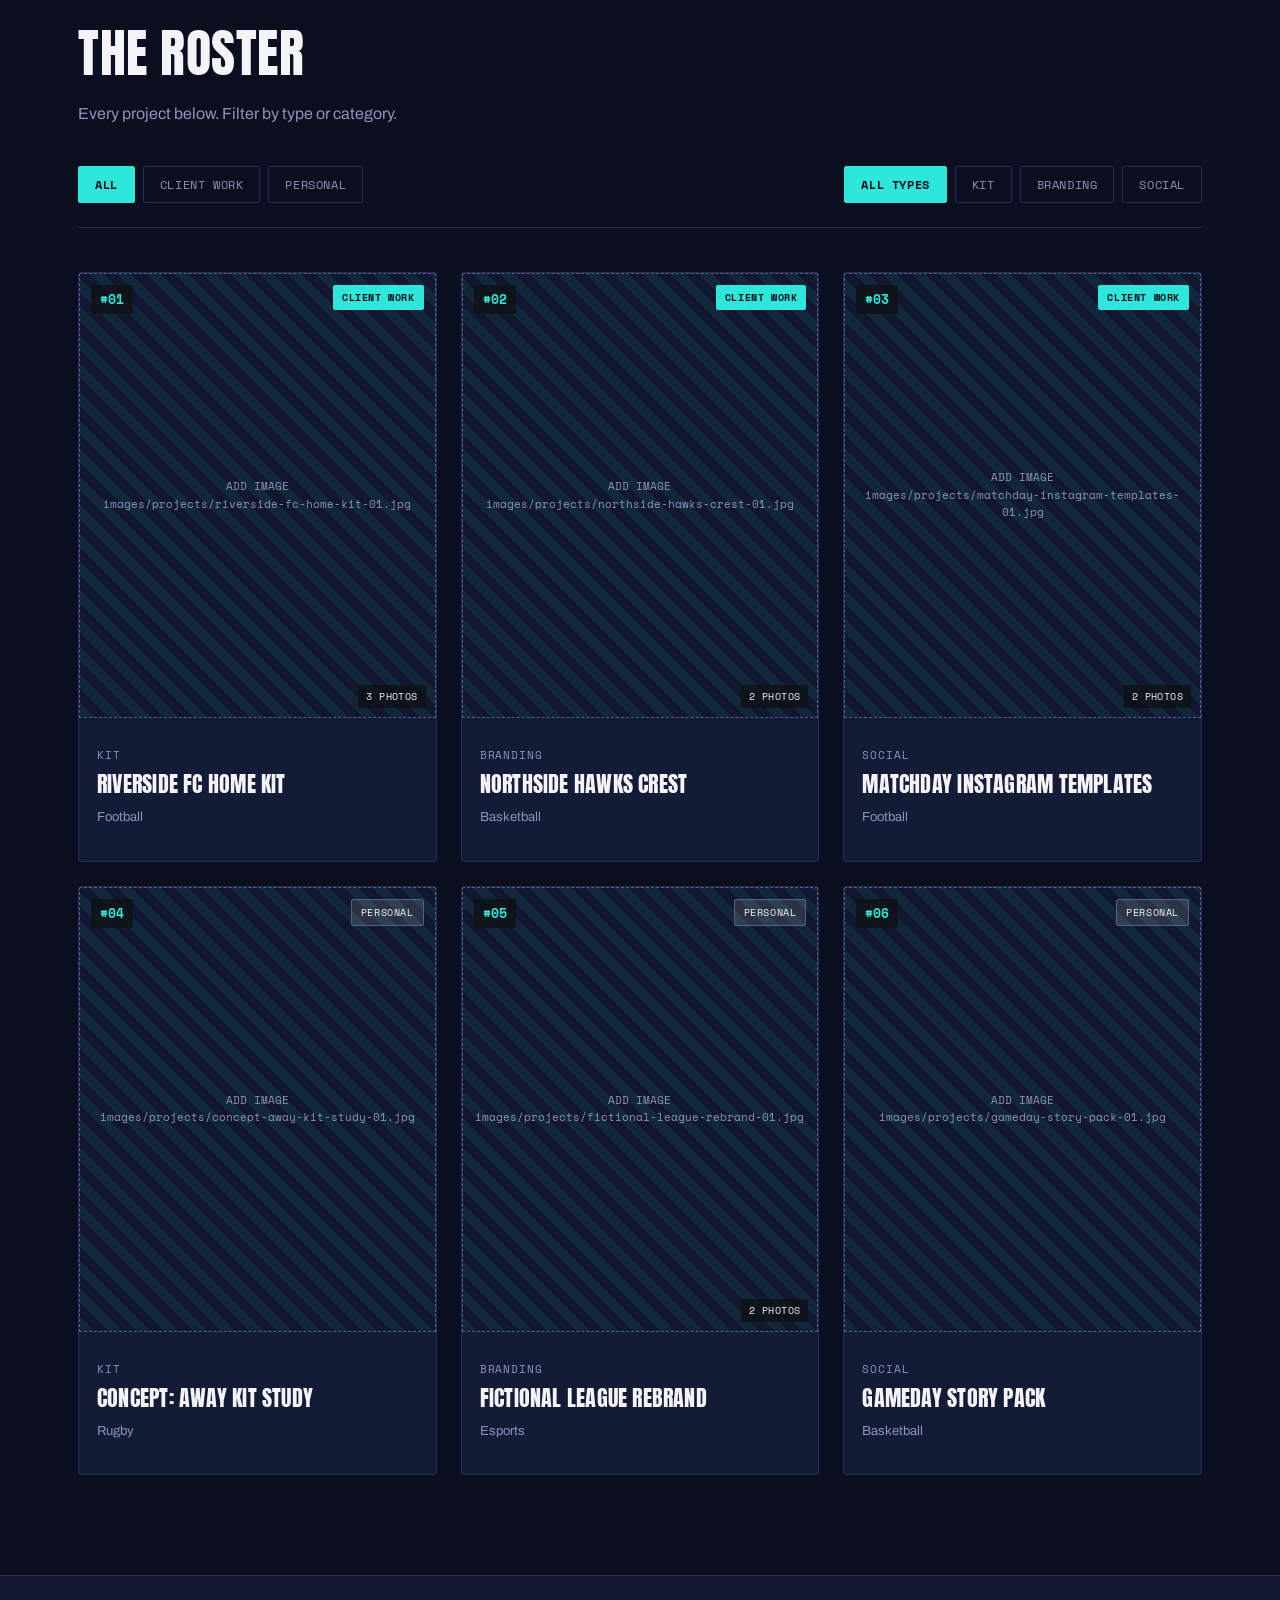
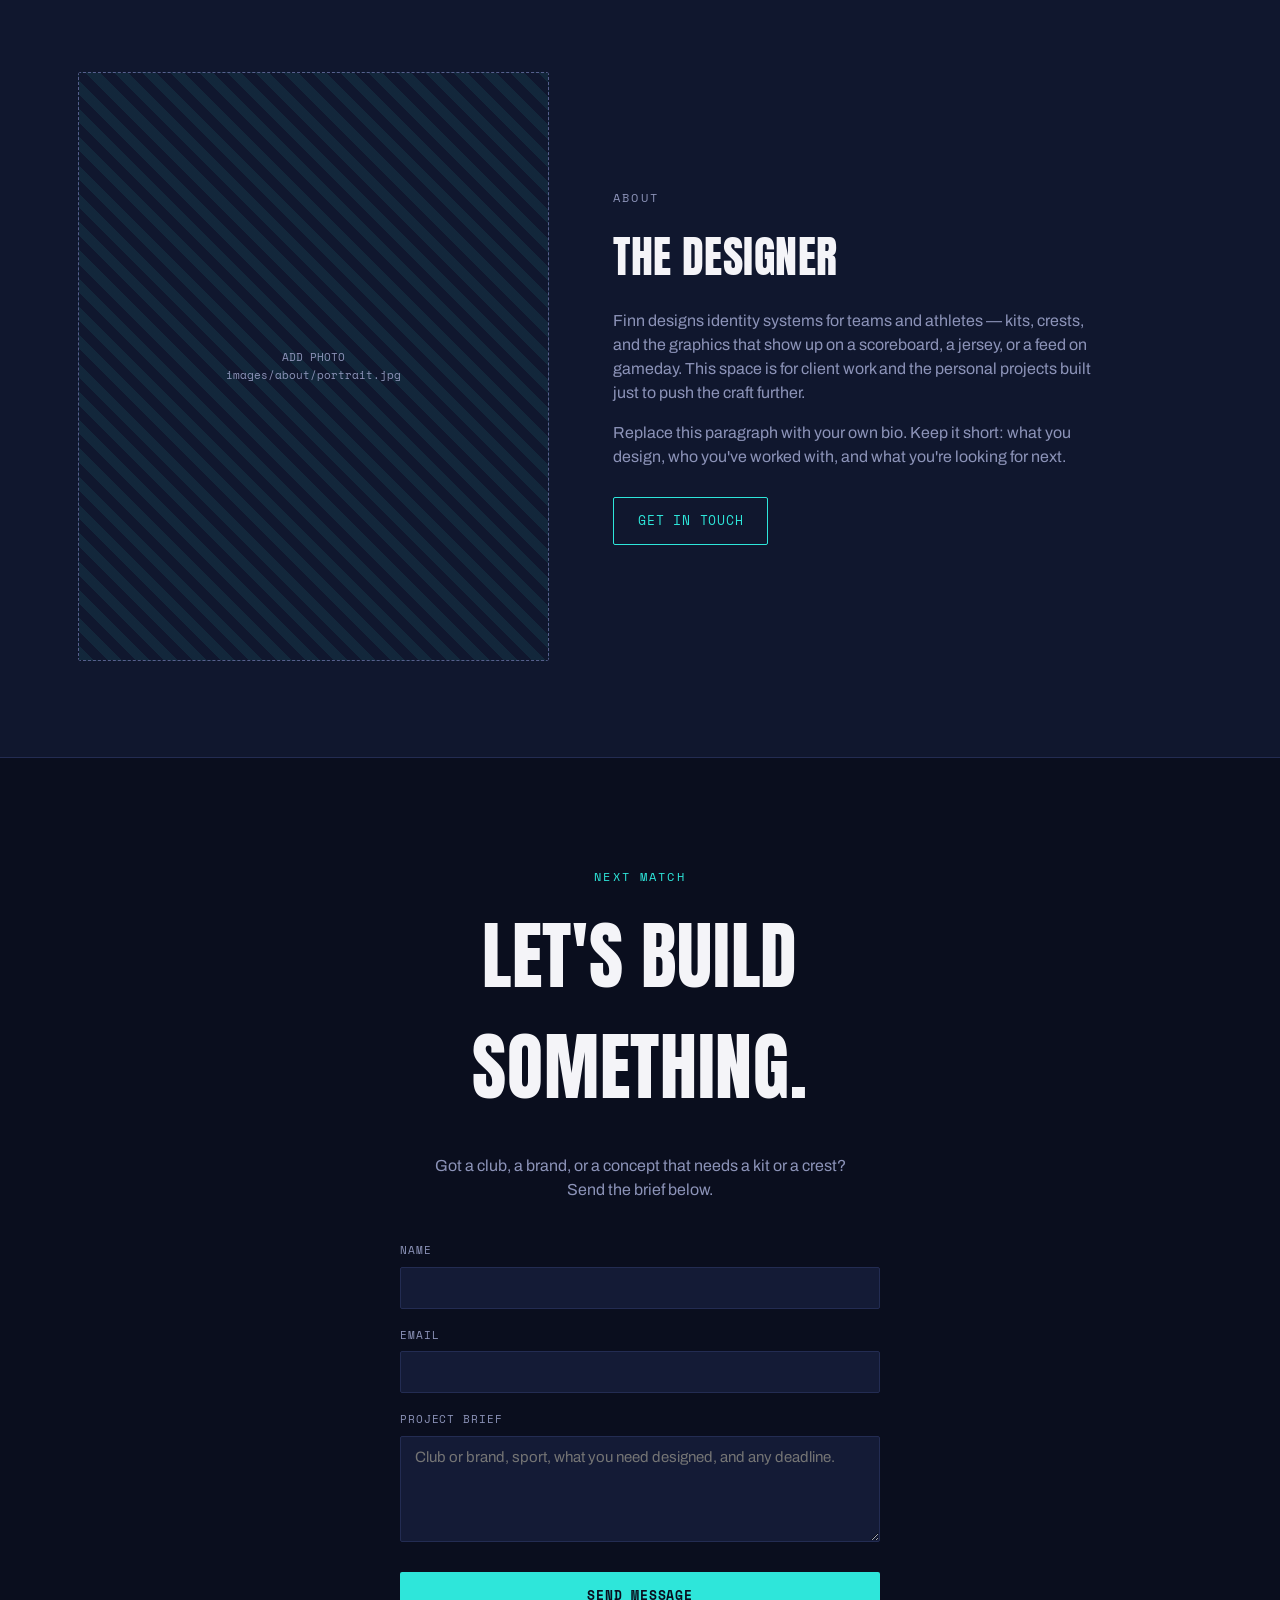
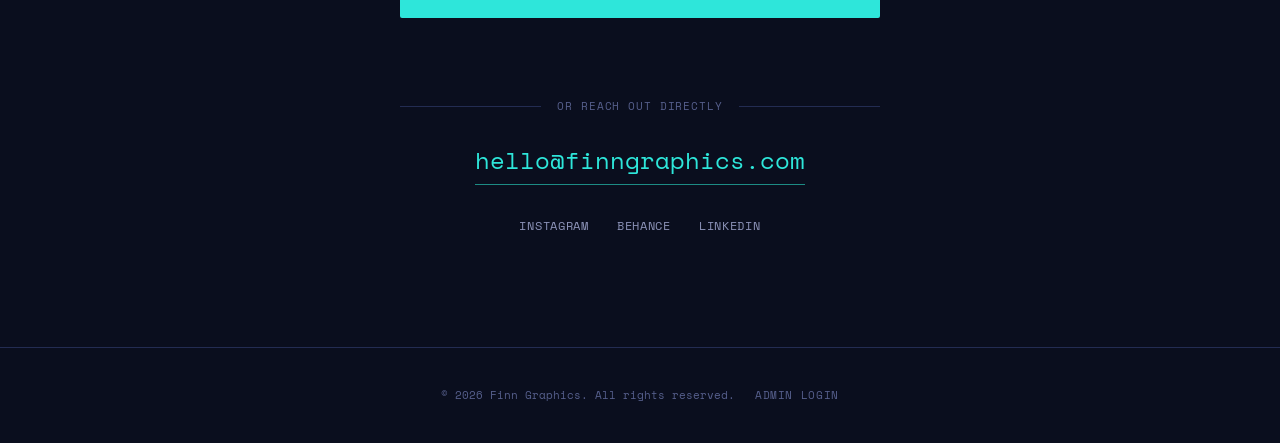
==== commit 6a8d0b33: "Add files via upload" ====
--- a/index.html
+++ b/index.html
@@ -22,7 +22,7 @@
   <div class="wrap header-inner">
     <a href="#top" class="wordmark"><img src="images/brand/ff-logo.png" alt="Finn Graphics" class="wordmark-logo"></a>
     <nav class="main-nav">
-      <a href="index.html#work">Portfolio</a>
+      <a href="index.html#work">Work</a>
       <a href="work-with-me.html">Work With Me</a>
       <a href="shop.html">Shop</a>
       <a href="reviews.html">Reviews</a>
@@ -34,7 +34,7 @@
     </button>
   </div>
   <nav class="mobile-nav" id="mobileNav">
-    <a href="index.html#work">Portfolio</a>
+    <a href="index.html#work">Work</a>
     <a href="work-with-me.html">Work With Me</a>
     <a href="shop.html">Shop</a>
     <a href="reviews.html">Reviews</a>
--- a/css/style.css
+++ b/css/style.css
@@ -750,14 +750,24 @@
 }
 .logo-marquee:hover .logo-track { animation-play-state: paused; }
 
+/* Used when there are too few logos to need scrolling — centered, no
+   duplicates, and sized up by JS to fill the row nicely. */
+.logo-track.logo-track--static {
+  width: 100%;
+  justify-content: center;
+  animation: none;
+}
+/* Prevents a flash of oversized/overlapping logos while JS measures and
+   decides which mode to use. */
+.logo-track.logo-track--measuring { visibility: hidden; }
+
 @keyframes scrollLogos {
   from { transform: translateX(0); }
   to { transform: translateX(-50%); }
 }
 
-.logo-item { flex: none; height: 40px; display: flex; align-items: center; }
-.logo-item img { height: 100%; width: auto; object-fit: contain; filter: grayscale(1) brightness(1.6); opacity: 0.7; transition: opacity 0.2s ease, filter 0.2s ease; }
-.logo-item img:hover { filter: none; opacity: 1; }
+.logo-item { flex: none; height: var(--logo-size, 40px); display: flex; align-items: center; transition: height 0.2s ease; }
+.logo-item img { height: 100%; width: auto; object-fit: contain; }
 
 .logo-fallback {
   display: flex;
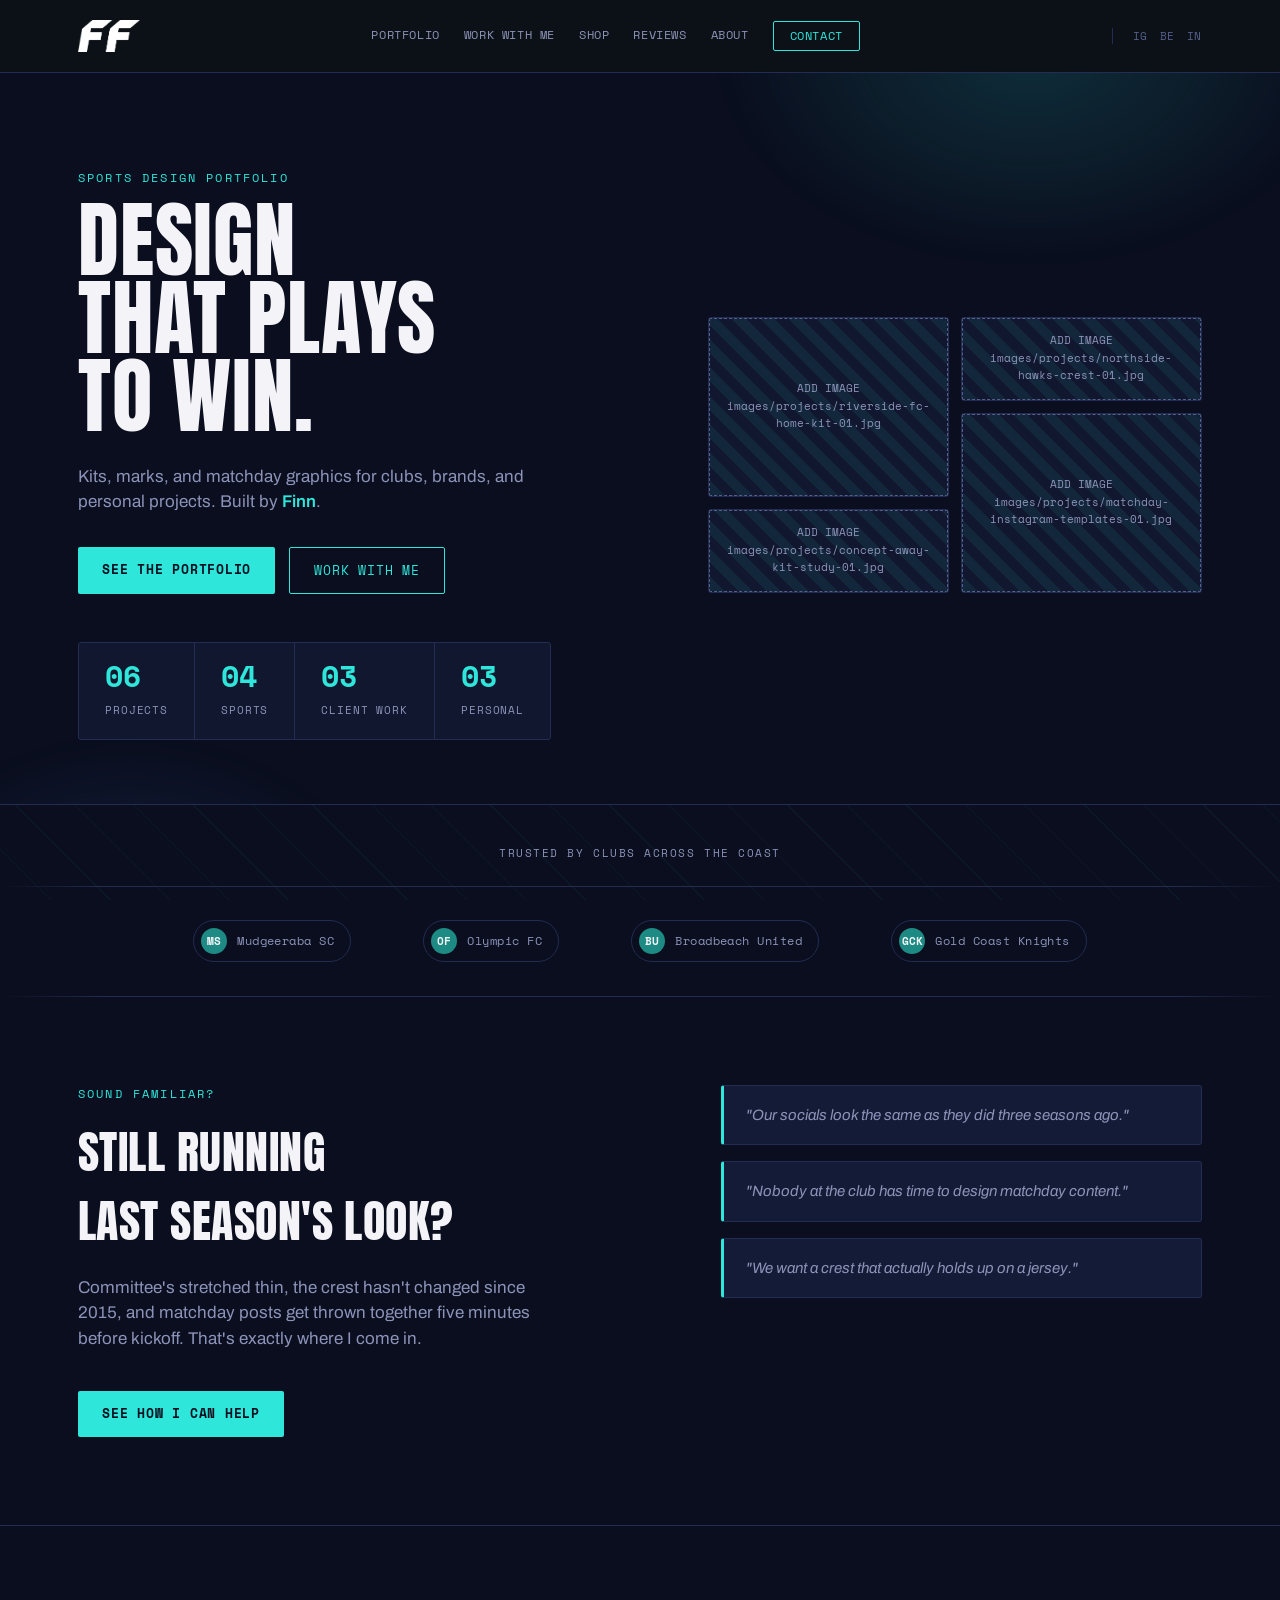
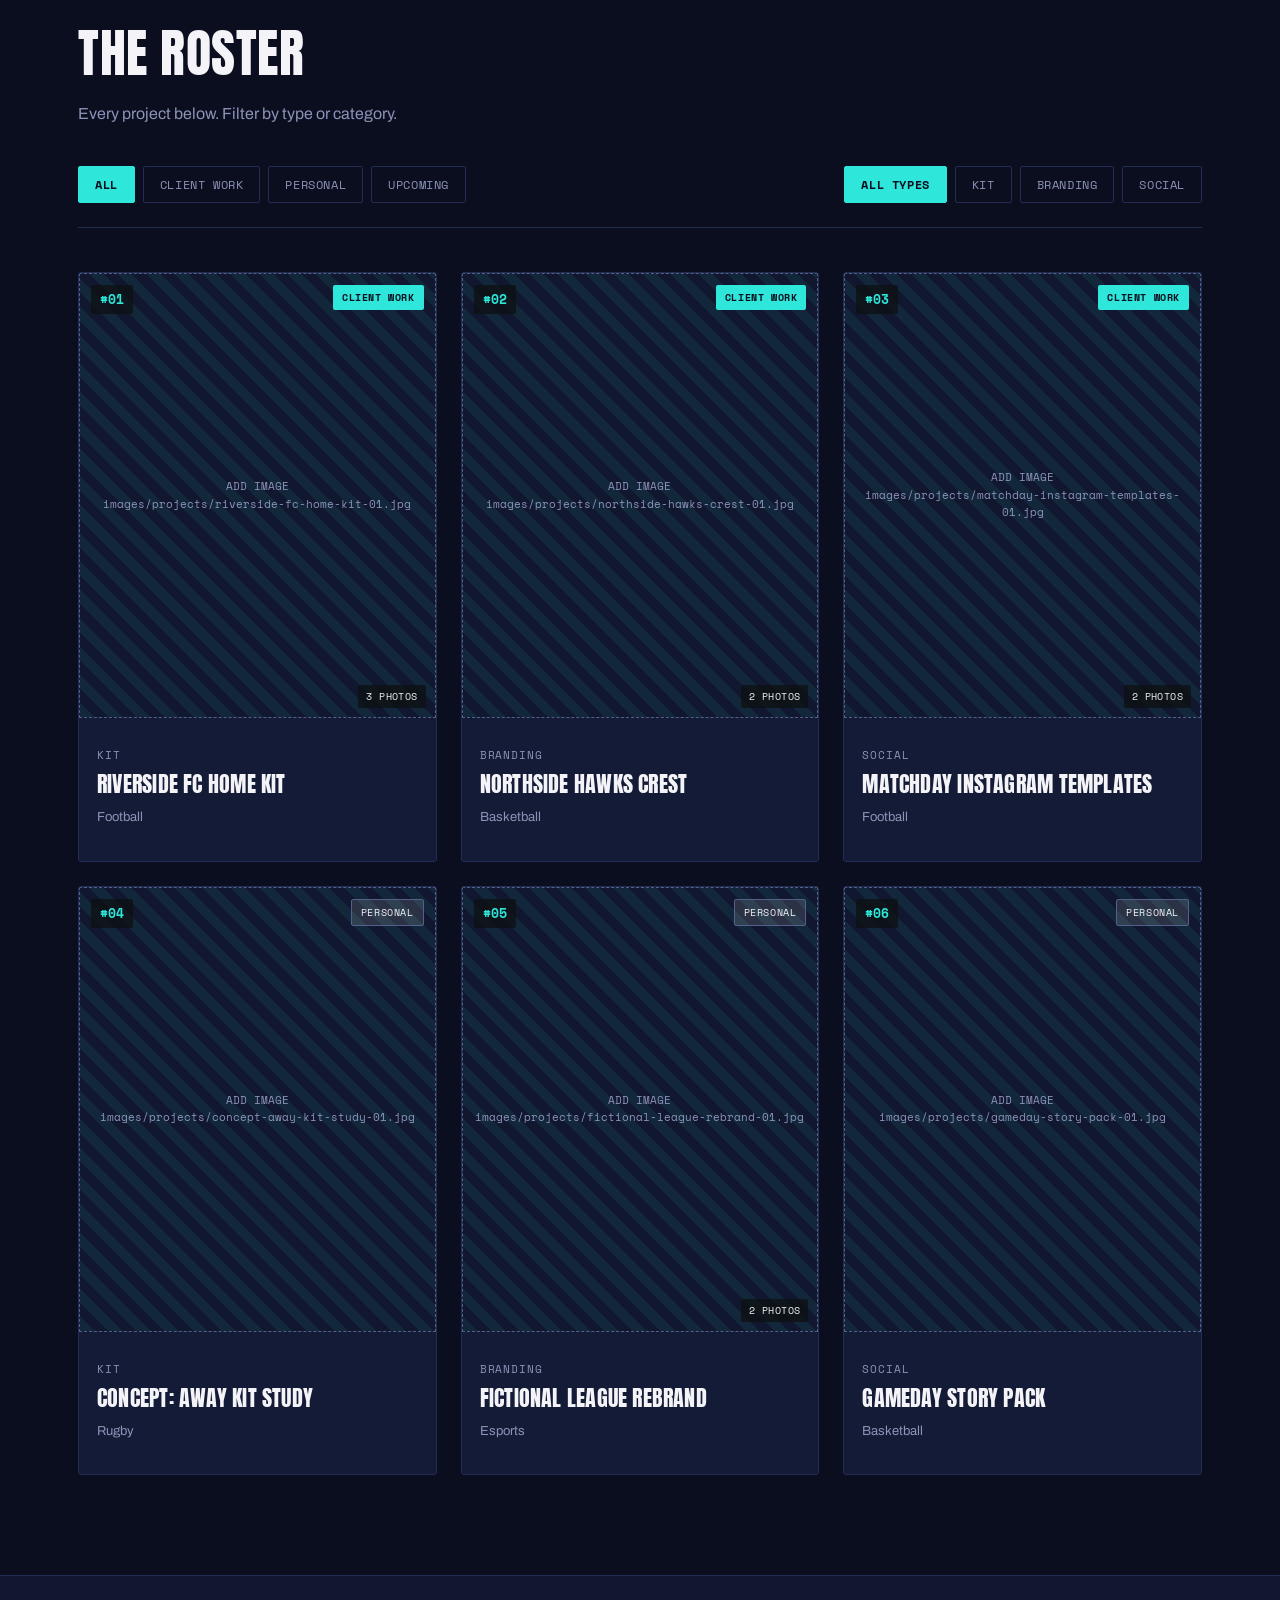
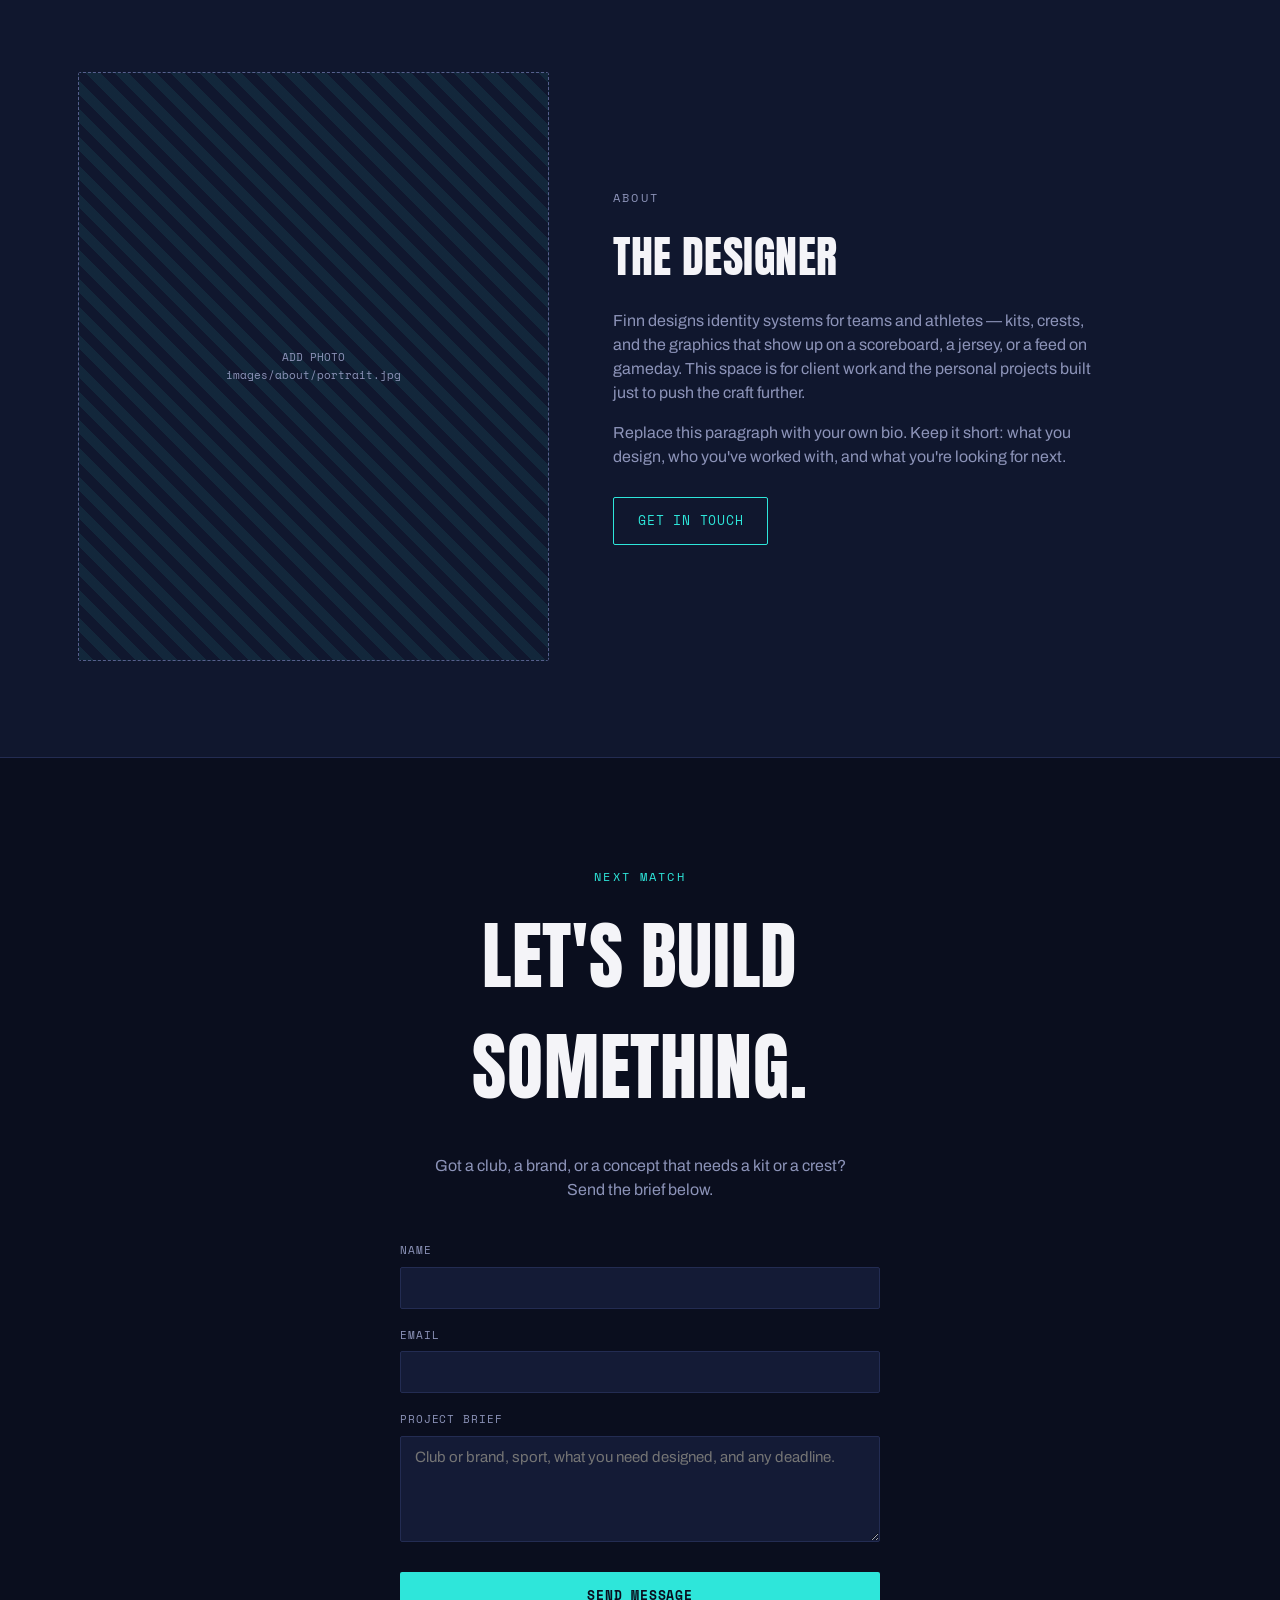
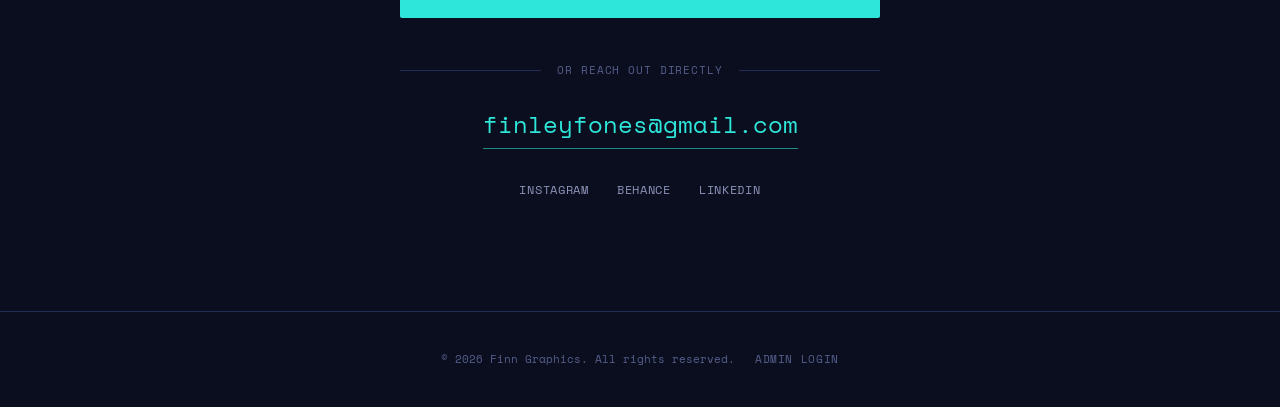
==== commit 99f27ac7: "Add files via upload" ====
--- a/index.html
+++ b/index.html
@@ -22,24 +22,34 @@
   <div class="wrap header-inner">
     <a href="#top" class="wordmark"><img src="images/brand/ff-logo.png" alt="Finn Graphics" class="wordmark-logo"></a>
     <nav class="main-nav">
-      <a href="index.html#work">Work</a>
+      <a href="index.html#portfolio">Portfolio</a>
       <a href="work-with-me.html">Work With Me</a>
       <a href="shop.html">Shop</a>
       <a href="reviews.html">Reviews</a>
       <a href="index.html#about">About</a>
       <a href="index.html#contact" class="nav-cta">Contact</a>
     </nav>
+    <div class="header-socials">
+      <a href="#" target="_blank" rel="noopener">IG</a>
+      <a href="#" target="_blank" rel="noopener">BE</a>
+      <a href="#" target="_blank" rel="noopener">IN</a>
+    </div>
     <button class="nav-toggle" id="navToggle" aria-label="Open menu" aria-expanded="false">
       <span></span><span></span><span></span>
     </button>
   </div>
   <nav class="mobile-nav" id="mobileNav">
-    <a href="index.html#work">Work</a>
+    <a href="index.html#portfolio">Portfolio</a>
     <a href="work-with-me.html">Work With Me</a>
     <a href="shop.html">Shop</a>
     <a href="reviews.html">Reviews</a>
     <a href="index.html#about">About</a>
     <a href="index.html#contact">Contact</a>
+    <div class="mobile-nav-socials">
+      <a href="#" target="_blank" rel="noopener">Instagram</a>
+      <a href="#" target="_blank" rel="noopener">Behance</a>
+      <a href="#" target="_blank" rel="noopener">LinkedIn</a>
+    </div>
   </nav>
 </header>
 
@@ -54,7 +64,7 @@
       <p class="hero-sub">Kits, marks, and matchday graphics for clubs, brands, and personal projects. Built by <strong>Finn</strong>.</p>
 
       <div class="hero-actions">
-        <a href="#work" class="btn btn-solid">See the work</a>
+        <a href="#portfolio" class="btn btn-solid">See the portfolio</a>
         <a href="work-with-me.html" class="btn btn-outline">Work with me</a>
       </div>
 
@@ -120,7 +130,7 @@
 <!-- ============================================= -->
 <!-- WORK / FILTERS + GRID                          -->
 <!-- ============================================= -->
-<section class="work" id="work">
+<section class="work" id="portfolio">
   <div class="wrap">
     <div class="section-head reveal">
       <h2>THE ROSTER</h2>
@@ -132,6 +142,7 @@
         <button class="filter-btn is-active" data-filter-status="all">All</button>
         <button class="filter-btn" data-filter-status="client">Client Work</button>
         <button class="filter-btn" data-filter-status="personal">Personal</button>
+        <button class="filter-btn" data-filter-status="upcoming">Upcoming</button>
       </div>
       <div class="filter-group" id="categoryFilters">
         <!-- populated by JS from project categories -->
@@ -178,7 +189,11 @@
     <!-- 
       This form works automatically once the site is hosted on Netlify — no setup
       needed beyond the data-netlify="true" attribute below. Netlify detects it at
-      deploy time and routes submissions to your Netlify dashboard / email.
+      deploy time and routes submissions to your Netlify dashboard (Site → Forms),
+      where you can also turn on an email notification for new submissions.
+      This uses a plain native form submission (not JavaScript) since that's the
+      most reliable way Netlify supports — the browser handles it directly, so it
+      still works even if something else on the page has an unrelated JS issue.
       Hosting somewhere else instead? See README.md for how to swap this to
       a service like Formspree in about a minute.
     -->
@@ -187,6 +202,7 @@
       id="contactForm"
       name="contact"
       method="POST"
+      action="/thank-you.html"
       data-netlify="true"
       netlify-honeypot="bot-field"
     >
@@ -209,12 +225,11 @@
       </div>
 
       <button type="submit" class="btn btn-solid" id="contactSubmit">Send message</button>
-      <p class="form-status" id="formStatus" role="status" aria-live="polite"></p>
     </form>
 
     <div class="contact-divider"><span>or reach out directly</span></div>
 
-    <a href="mailto:hello@finngraphics.com" class="contact-email">hello@finngraphics.com</a>
+    <a href="mailto:finleyfones@gmail.com" class="contact-email">finleyfones@gmail.com</a>
     <div class="socials">
       <a href="#" target="_blank" rel="noopener">Instagram</a>
       <a href="#" target="_blank" rel="noopener">Behance</a>
--- a/css/style.css
+++ b/css/style.css
@@ -176,11 +176,15 @@
 }
 .main-nav a.nav-cta::after { display: none; }
 .main-nav a:hover { color: var(--chalk); }
-.nav-cta {
+.main-nav .nav-cta {
   border: 1px solid var(--blue);
   color: var(--blue) !important;
   padding: 8px 16px;
   border-radius: 2px;
+  padding-bottom: 8px;
+  line-height: 1;
+  display: inline-flex;
+  align-items: center;
 }
 .nav-cta:hover { background: var(--blue); color: var(--bg) !important; }
 
@@ -194,6 +198,38 @@
   padding: 8px;
 }
 .nav-toggle span { width: 22px; height: 2px; background: var(--chalk); display: block; }
+
+.header-socials {
+  display: flex;
+  align-items: center;
+  gap: 12px;
+  margin-left: 20px;
+  padding-left: 20px;
+  border-left: 1px solid var(--line);
+}
+.header-socials a {
+  font-family: var(--font-mono);
+  font-size: 11px;
+  letter-spacing: 0.05em;
+  color: var(--dim-2);
+  transition: color 0.2s ease;
+}
+.header-socials a:hover { color: var(--blue); }
+
+.mobile-nav-socials {
+  display: flex;
+  justify-content: center;
+  gap: 24px;
+  padding: 18px 28px;
+}
+.mobile-nav-socials a {
+  font-family: var(--font-mono);
+  font-size: 12px;
+  letter-spacing: 0.05em;
+  text-transform: uppercase;
+  color: var(--dim);
+}
+.mobile-nav-socials a:hover { color: var(--blue); }
 
 .mobile-nav {
   display: none;
@@ -484,6 +520,7 @@
 }
 .card-status[data-status="client"] { background: var(--blue); color: var(--bg); font-weight: 700; }
 .card-status[data-status="personal"] { background: rgba(244,241,232,0.12); color: var(--chalk); border: 1px solid var(--dim-2); }
+.card-status[data-status="upcoming"] { background: transparent; color: var(--blue); border: 1px dashed var(--blue); font-weight: 700; }
 
 .card-photo-count {
   position: absolute;
@@ -1106,6 +1143,7 @@
    ===================================================================== */
 @media (max-width: 860px) {
   .main-nav { display: none; }
+  .header-socials { display: none; }
   .nav-toggle { display: flex; }
   .project-grid { grid-template-columns: repeat(2, 1fr); }
   .about-inner { grid-template-columns: 1fr; }
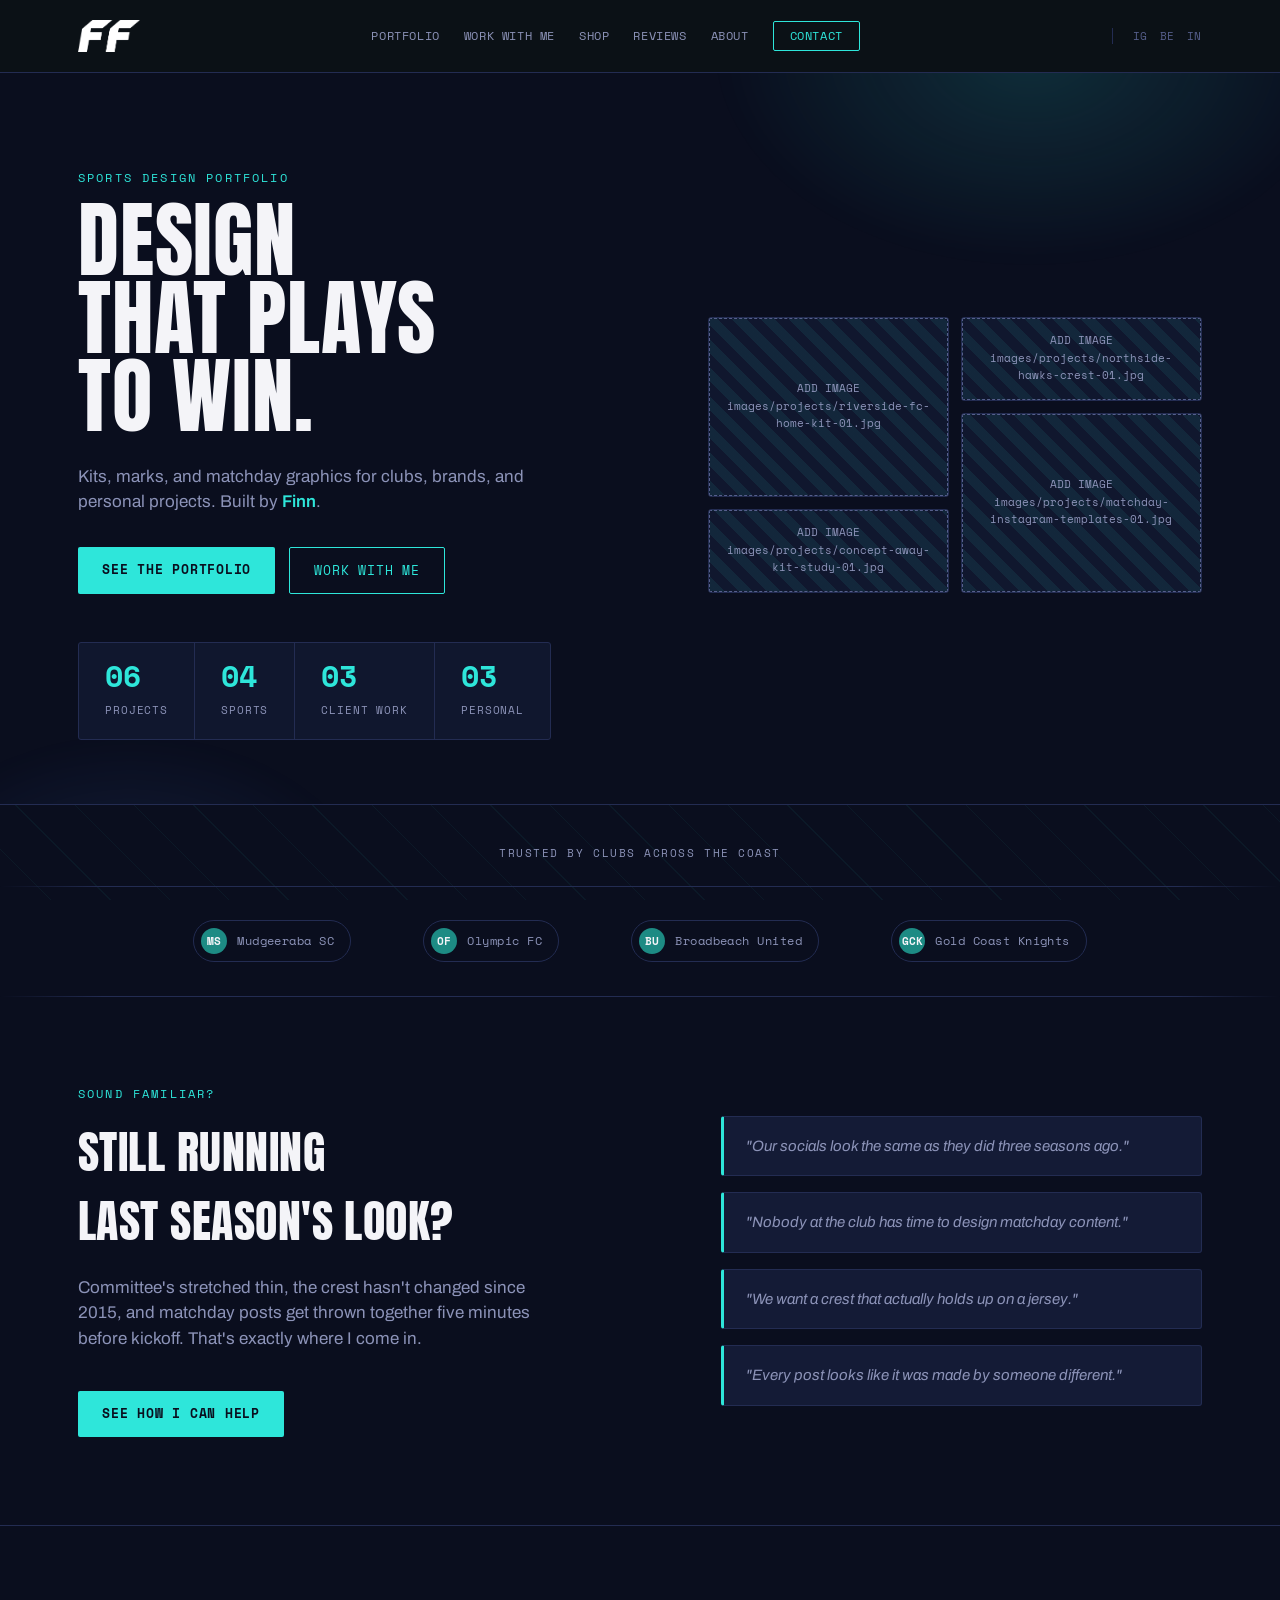
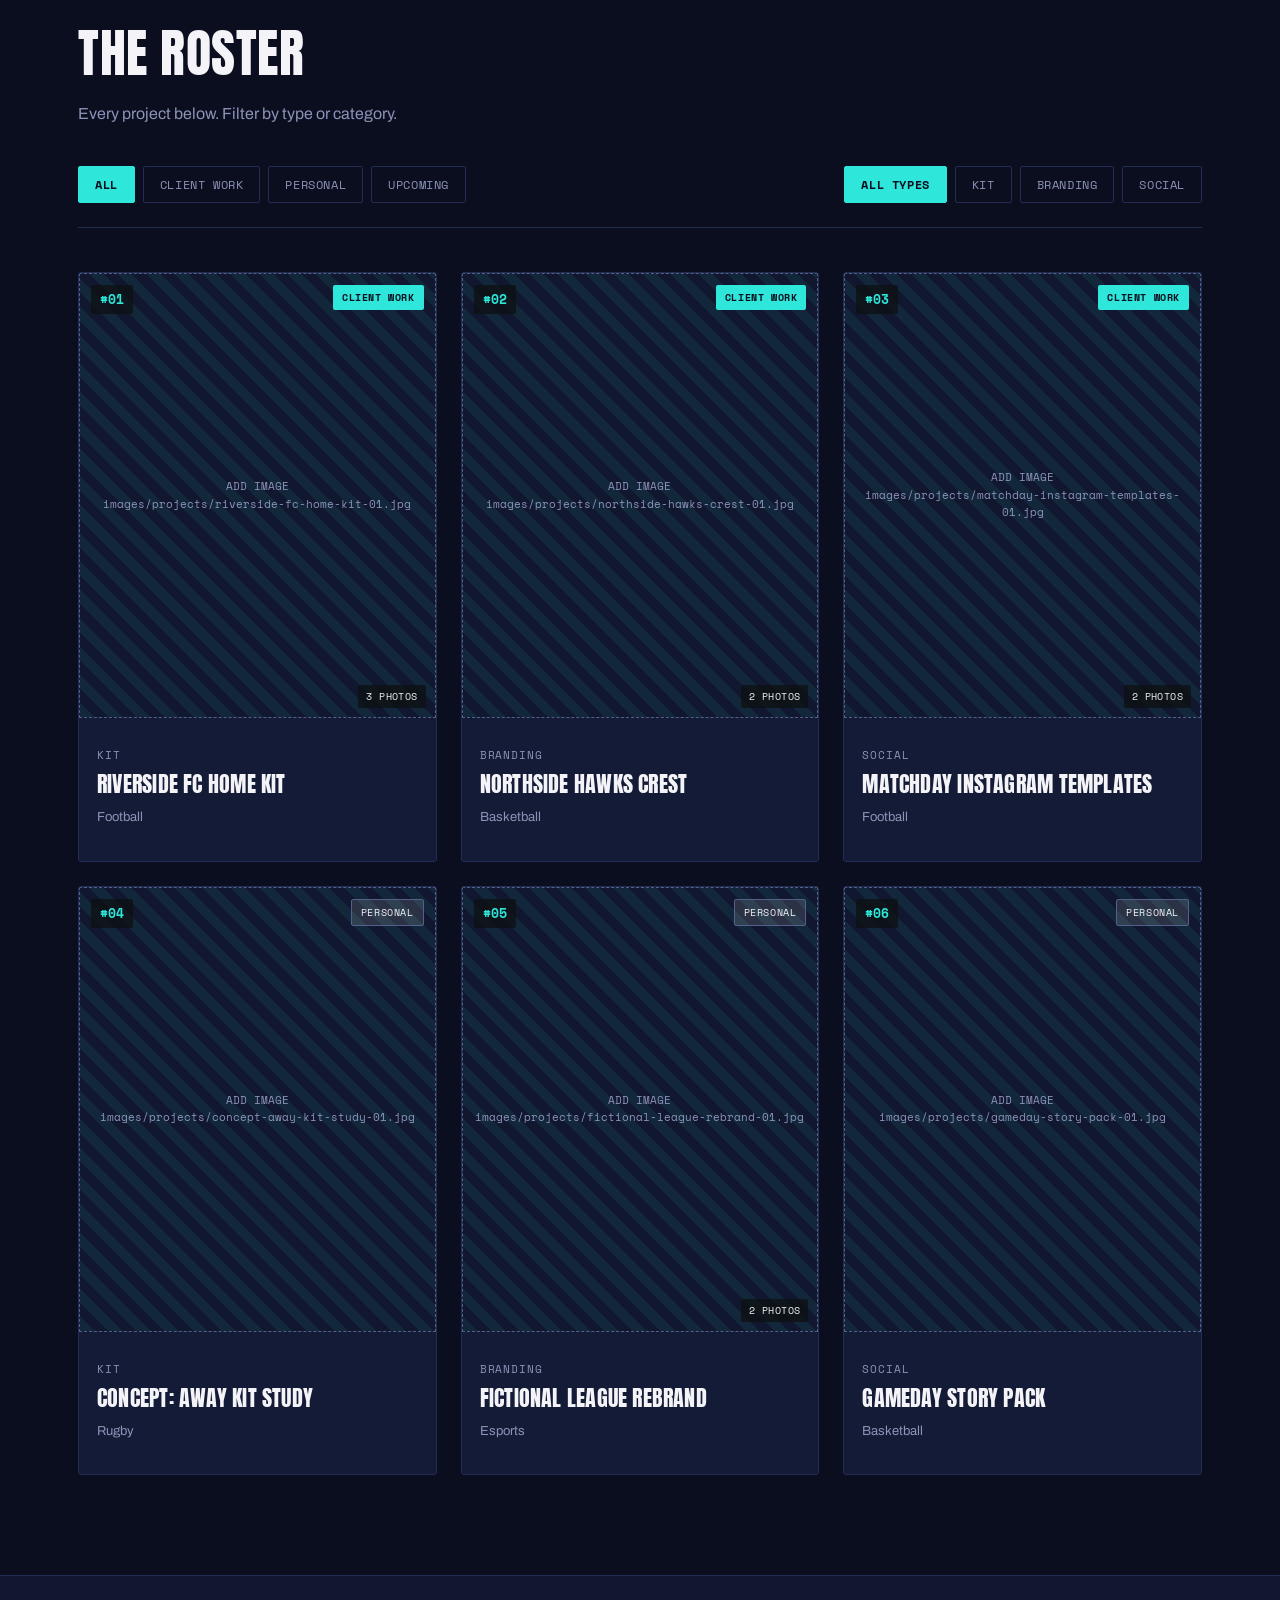
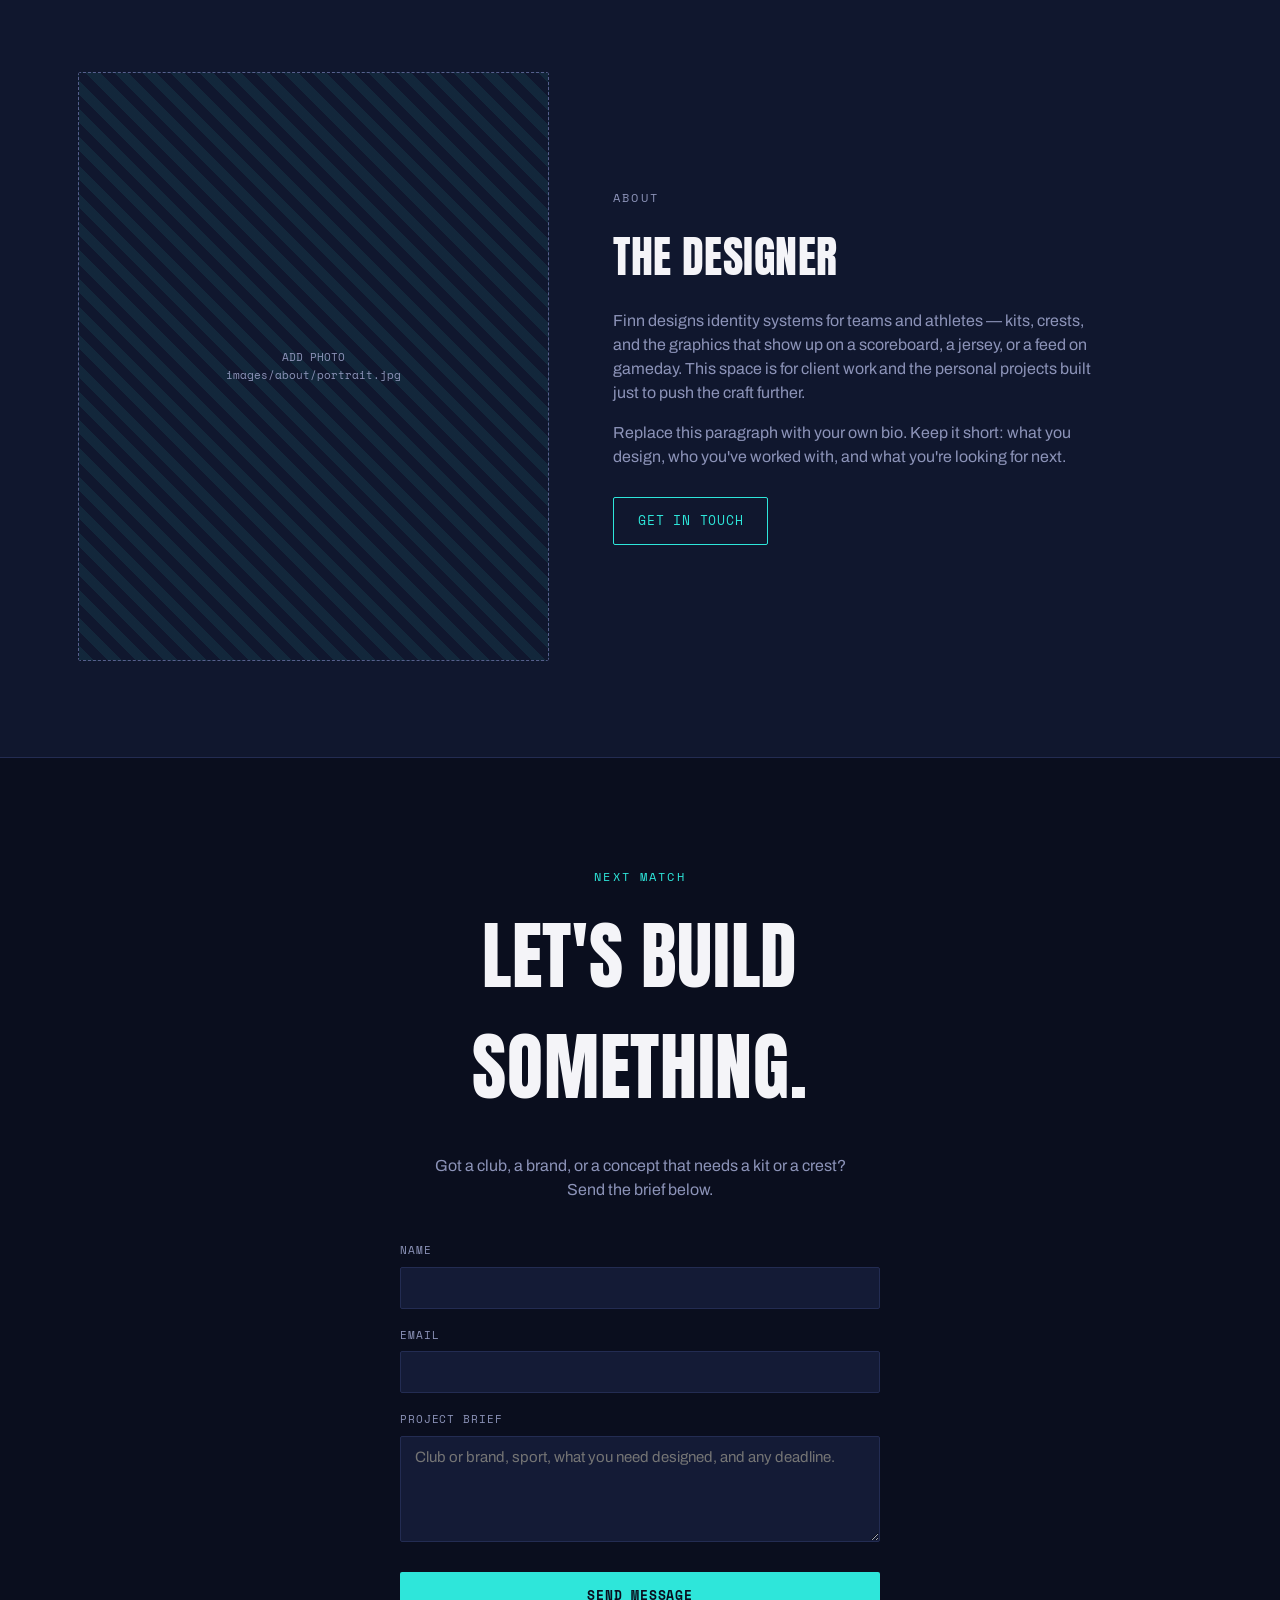
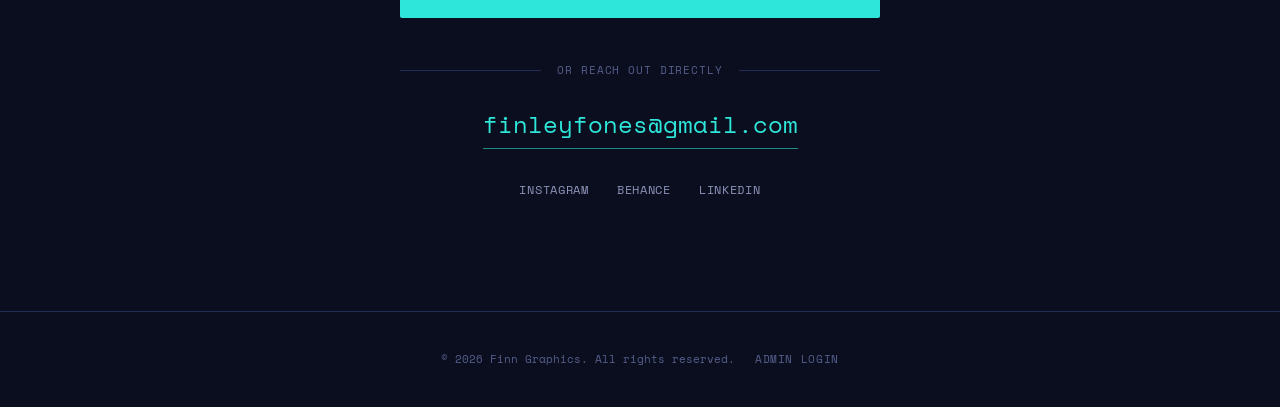
==== commit 2a04be95: "Add files via upload" ====
--- a/index.html
+++ b/index.html
@@ -30,9 +30,9 @@
       <a href="index.html#contact" class="nav-cta">Contact</a>
     </nav>
     <div class="header-socials">
-      <a href="#" target="_blank" rel="noopener">IG</a>
-      <a href="#" target="_blank" rel="noopener">BE</a>
-      <a href="#" target="_blank" rel="noopener">IN</a>
+      <a href="https://instagram.com/finngfx" target="_blank" rel="noopener">IG</a>
+      <a href="https://www.behance.net/finnfones1" target="_blank" rel="noopener">BE</a>
+      <a href="https://www.linkedin.com/in/finley-fones-9a8a34400/" target="_blank" rel="noopener">IN</a>
     </div>
     <button class="nav-toggle" id="navToggle" aria-label="Open menu" aria-expanded="false">
       <span></span><span></span><span></span>
@@ -46,9 +46,9 @@
     <a href="index.html#about">About</a>
     <a href="index.html#contact">Contact</a>
     <div class="mobile-nav-socials">
-      <a href="#" target="_blank" rel="noopener">Instagram</a>
-      <a href="#" target="_blank" rel="noopener">Behance</a>
-      <a href="#" target="_blank" rel="noopener">LinkedIn</a>
+      <a href="https://instagram.com/finngfx" target="_blank" rel="noopener">Instagram</a>
+      <a href="https://www.behance.net/finnfones1" target="_blank" rel="noopener">Behance</a>
+      <a href="https://www.linkedin.com/in/finley-fones-9a8a34400/" target="_blank" rel="noopener">LinkedIn</a>
     </div>
   </nav>
 </header>
@@ -123,6 +123,7 @@
       <li class="reveal" style="transition-delay:80ms">"Our socials look the same as they did three seasons ago."</li>
       <li class="reveal" style="transition-delay:160ms">"Nobody at the club has time to design matchday content."</li>
       <li class="reveal" style="transition-delay:240ms">"We want a crest that actually holds up on a jersey."</li>
+      <li class="reveal" style="transition-delay:320ms">"Every post looks like it was made by someone different."</li>
     </ul>
   </div>
 </section>
@@ -162,16 +163,15 @@
 <!-- ============================================= -->
 <section class="about" id="about">
   <div class="wrap about-inner">
-    <div class="about-portrait reveal">
-      <div class="placeholder-img" data-placeholder-label="images/about/portrait.jpg">
-        <span>ADD PHOTO<br>images/about/portrait.jpg</span>
-      </div>
+    <div class="about-portrait reveal" id="aboutPortrait">
+      <!-- populated by JS from data/about.json -->
     </div>
     <div class="about-copy reveal">
       <p class="kicker">ABOUT</p>
       <h2>THE DESIGNER</h2>
-      <p>Finn designs identity systems for teams and athletes — kits, crests, and the graphics that show up on a scoreboard, a jersey, or a feed on gameday. This space is for client work and the personal projects built just to push the craft further.</p>
-      <p>Replace this paragraph with your own bio. Keep it short: what you design, who you've worked with, and what you're looking for next.</p>
+      <div id="aboutBio">
+        <!-- populated by JS from data/about.json -->
+      </div>
       <a href="#contact" class="btn btn-outline">Get in touch</a>
     </div>
   </div>
@@ -231,9 +231,9 @@
 
     <a href="mailto:finleyfones@gmail.com" class="contact-email">finleyfones@gmail.com</a>
     <div class="socials">
-      <a href="#" target="_blank" rel="noopener">Instagram</a>
-      <a href="#" target="_blank" rel="noopener">Behance</a>
-      <a href="#" target="_blank" rel="noopener">LinkedIn</a>
+      <a href="https://instagram.com/finngfx" target="_blank" rel="noopener">Instagram</a>
+      <a href="https://www.behance.net/finnfones1" target="_blank" rel="noopener">Behance</a>
+      <a href="https://www.linkedin.com/in/finley-fones-9a8a34400/" target="_blank" rel="noopener">LinkedIn</a>
     </div>
   </div>
 </section>
--- a/css/style.css
+++ b/css/style.css
@@ -155,13 +155,14 @@
   transition: color 0.2s ease;
   white-space: nowrap;
   position: relative;
-  padding-bottom: 3px;
+  display: inline-flex;
+  align-items: center;
 }
 .main-nav a::after {
   content: "";
   position: absolute;
   left: 0;
-  bottom: 0;
+  bottom: -6px;
   width: 100%;
   height: 1px;
   background: var(--blue);
@@ -181,7 +182,6 @@
   color: var(--blue) !important;
   padding: 8px 16px;
   border-radius: 2px;
-  padding-bottom: 8px;
   line-height: 1;
   display: inline-flex;
   align-items: center;
@@ -392,7 +392,7 @@
   display: grid;
   grid-template-columns: 1.1fr 0.9fr;
   gap: 56px;
-  align-items: start;
+  align-items: center;
 }
 .challenges-copy h2 {
   font-size: clamp(30px, 4.5vw, 46px);
@@ -595,7 +595,8 @@
   gap: 64px;
   align-items: center;
 }
-.about-portrait { aspect-ratio: 4/5; border-radius: 3px; overflow: hidden; }
+.about-portrait { aspect-ratio: 4/5; border-radius: 3px; overflow: hidden; background: var(--bg-elevated); }
+.about-portrait img { width: 100%; height: 100%; object-fit: cover; }
 .about-copy h2 { font-size: clamp(30px, 4vw, 44px); color: var(--chalk); margin-bottom: 20px; }
 .about-copy p { color: var(--dim); max-width: 480px; margin: 0 0 16px; }
 
@@ -1146,6 +1147,8 @@
   .header-socials { display: none; }
   .nav-toggle { display: flex; }
   .project-grid { grid-template-columns: repeat(2, 1fr); }
+  .shop-grid { grid-template-columns: repeat(2, 1fr); }
+  .services-list { grid-template-columns: repeat(2, 1fr); }
   .about-inner { grid-template-columns: 1fr; }
   .about-portrait { max-width: 320px; }
   .lightbox-inner { grid-template-columns: 1fr; }
@@ -1157,13 +1160,40 @@
   .review-card { width: 300px; }
 }
 
-@media (max-width: 560px) {
+@media (max-width: 640px) {
   .wrap { padding: 0 20px; }
-  .project-grid { grid-template-columns: 1fr; }
   .hero { padding: 64px 0 48px; }
   .filters { flex-direction: column; }
   .contact-form { max-width: 100%; }
   .hero-actions { flex-direction: column; }
   .hero-actions .btn { text-align: center; }
   .review-card { width: 260px; padding: 24px; }
-}
+
+  /* Keep 2-column grids everywhere on phones rather than collapsing to 1 —
+     just tighten the gap and scale text/spacing down so cards stay legible. */
+  .project-grid,
+  .shop-grid,
+  .services-list {
+    gap: 12px;
+  }
+  .card-body { padding: 14px 14px 16px; }
+  .card-title { font-size: 17px; }
+  .card-category { font-size: 10px; margin-bottom: 6px; }
+  .card-sport { font-size: 12px; }
+  .card-number, .card-status { font-size: 10px; padding: 4px 7px; }
+
+  .shop-body { padding: 14px 14px 16px; gap: 3px; }
+  .shop-desc { font-size: 12px; margin: 6px 0 14px; }
+  .shop-price { font-size: 11px; padding: 4px 8px; }
+  .shop-buy { padding: 10px 12px; font-size: 12px; }
+
+  .service-title { font-size: 18px; }
+  .service-tagline { font-size: 13px; }
+  .service-summary { font-size: 12px; margin-bottom: 12px; }
+  .service-includes-label { margin-bottom: 8px; }
+  .service-includes li { font-size: 12px; padding-left: 16px; }
+  .services-list { gap: 20px 12px; }
+
+  .section-head h2 { font-size: 28px; }
+  .page-title { font-size: clamp(32px, 9vw, 48px); }
+}
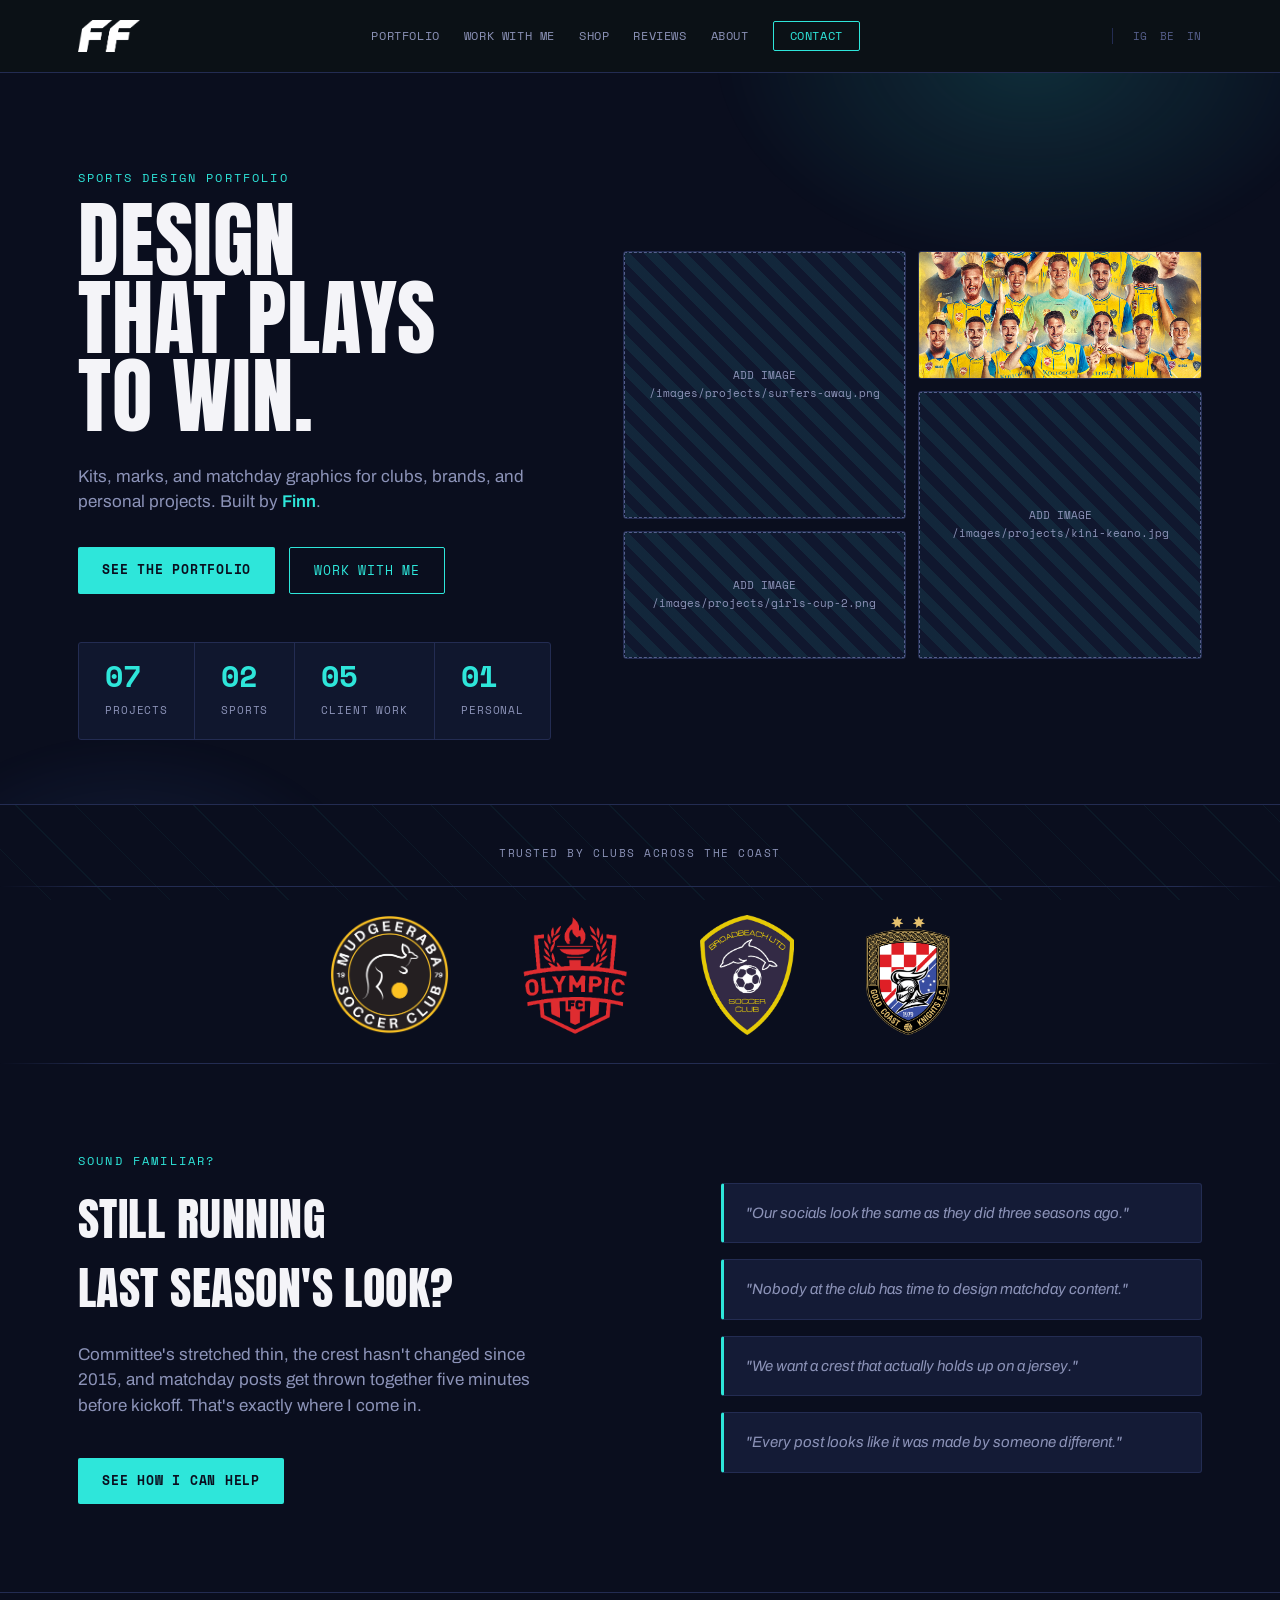
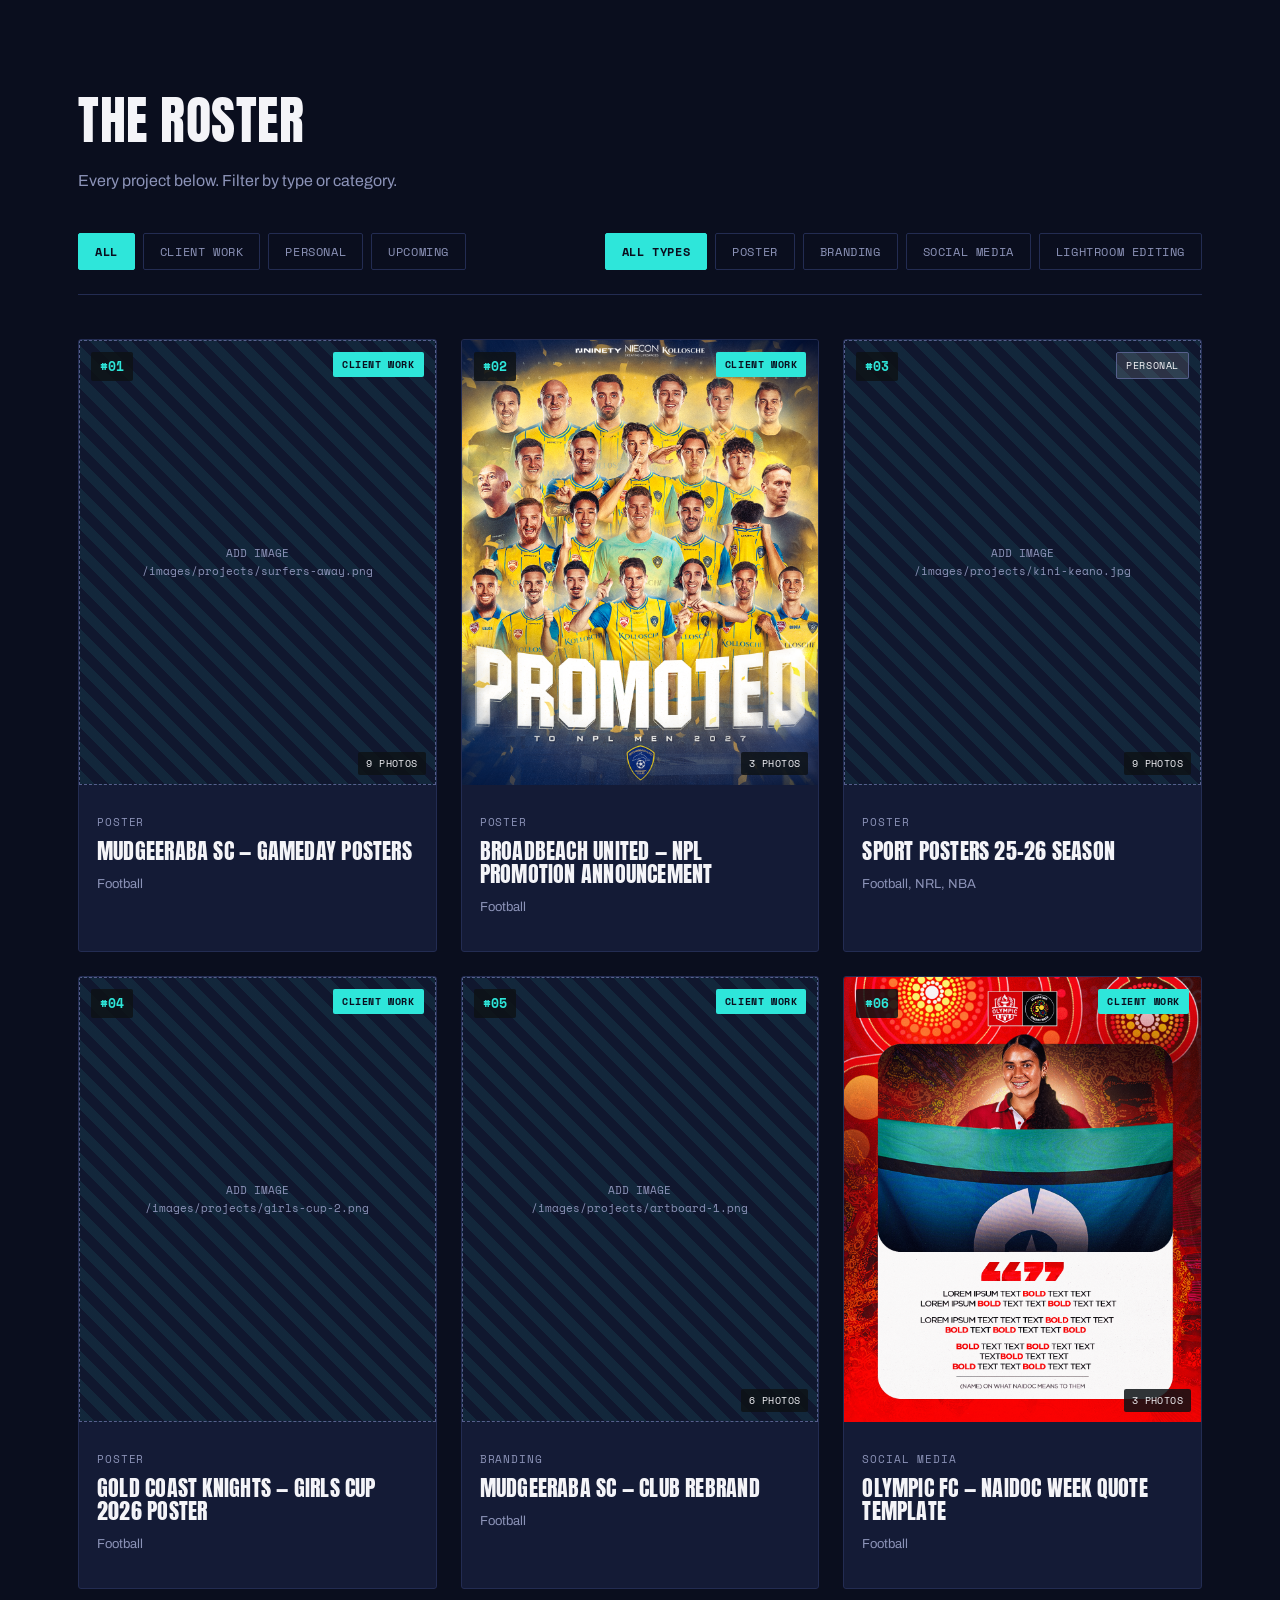
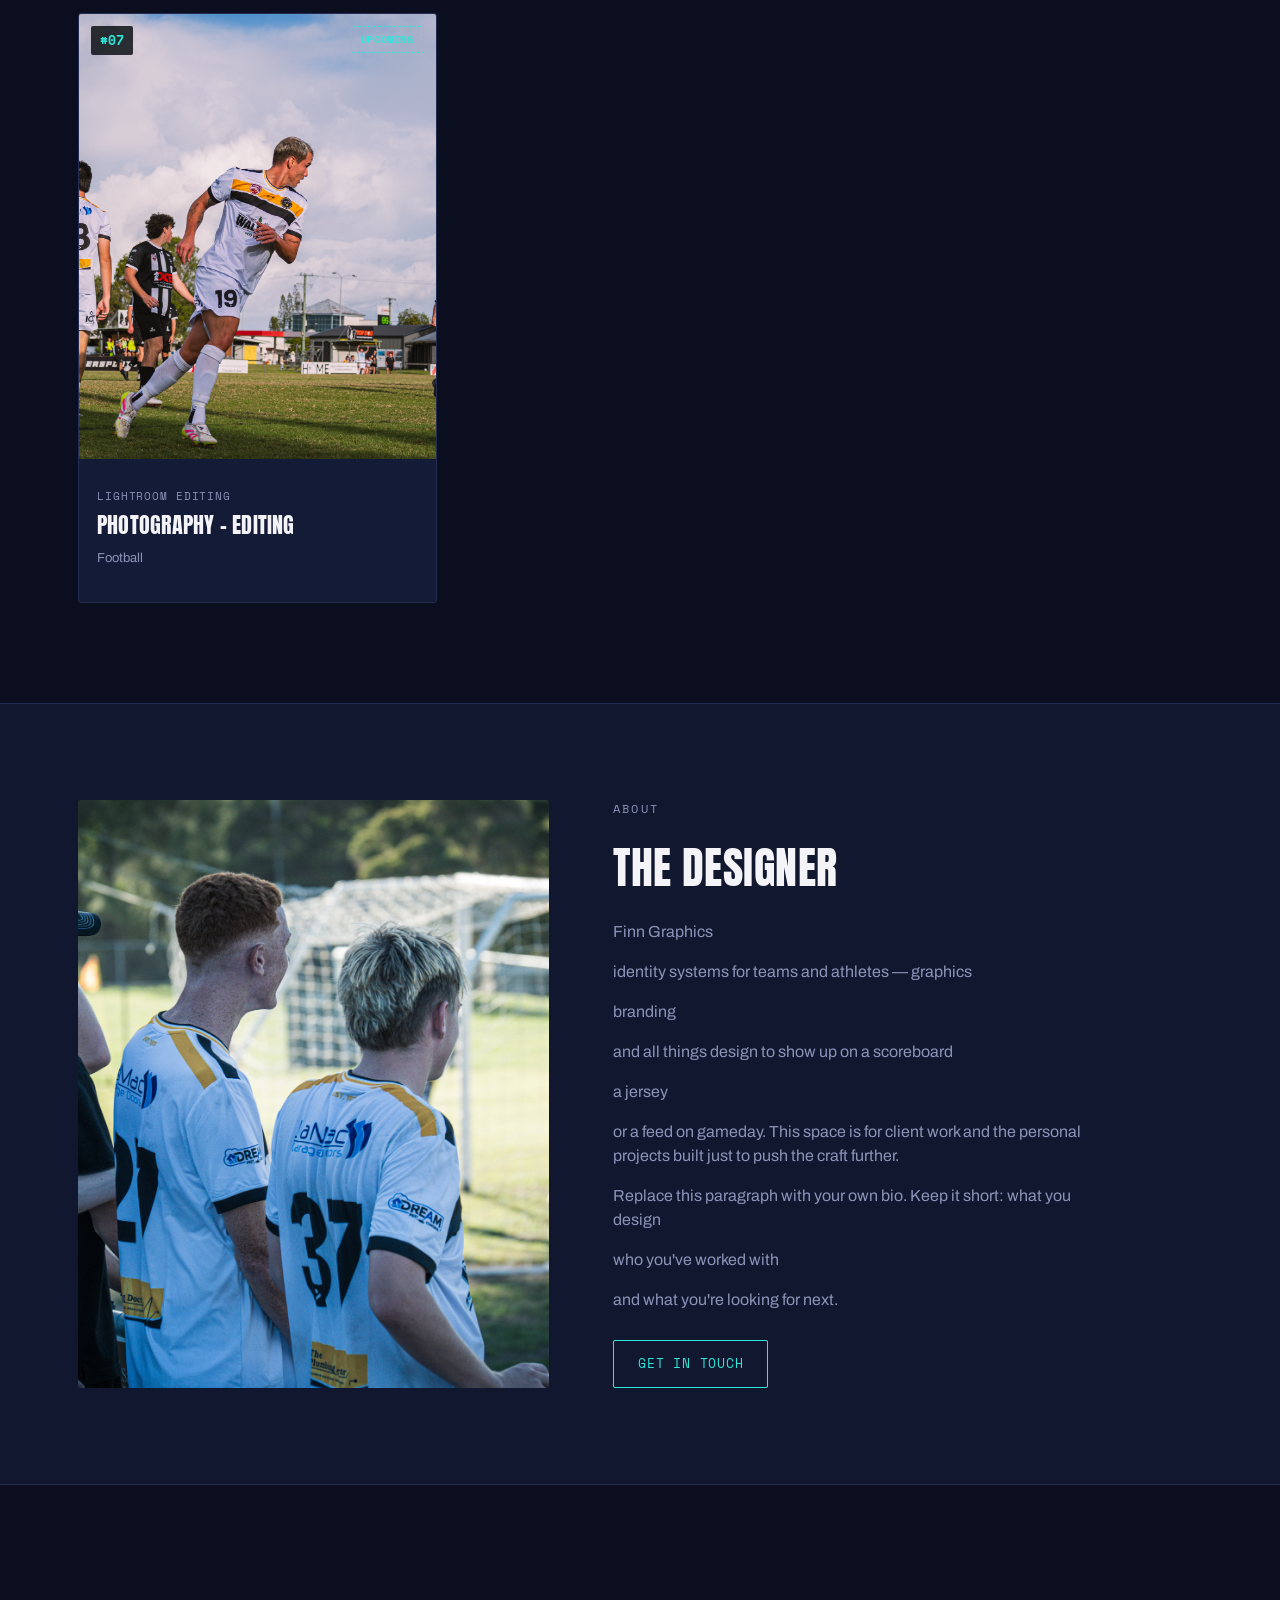
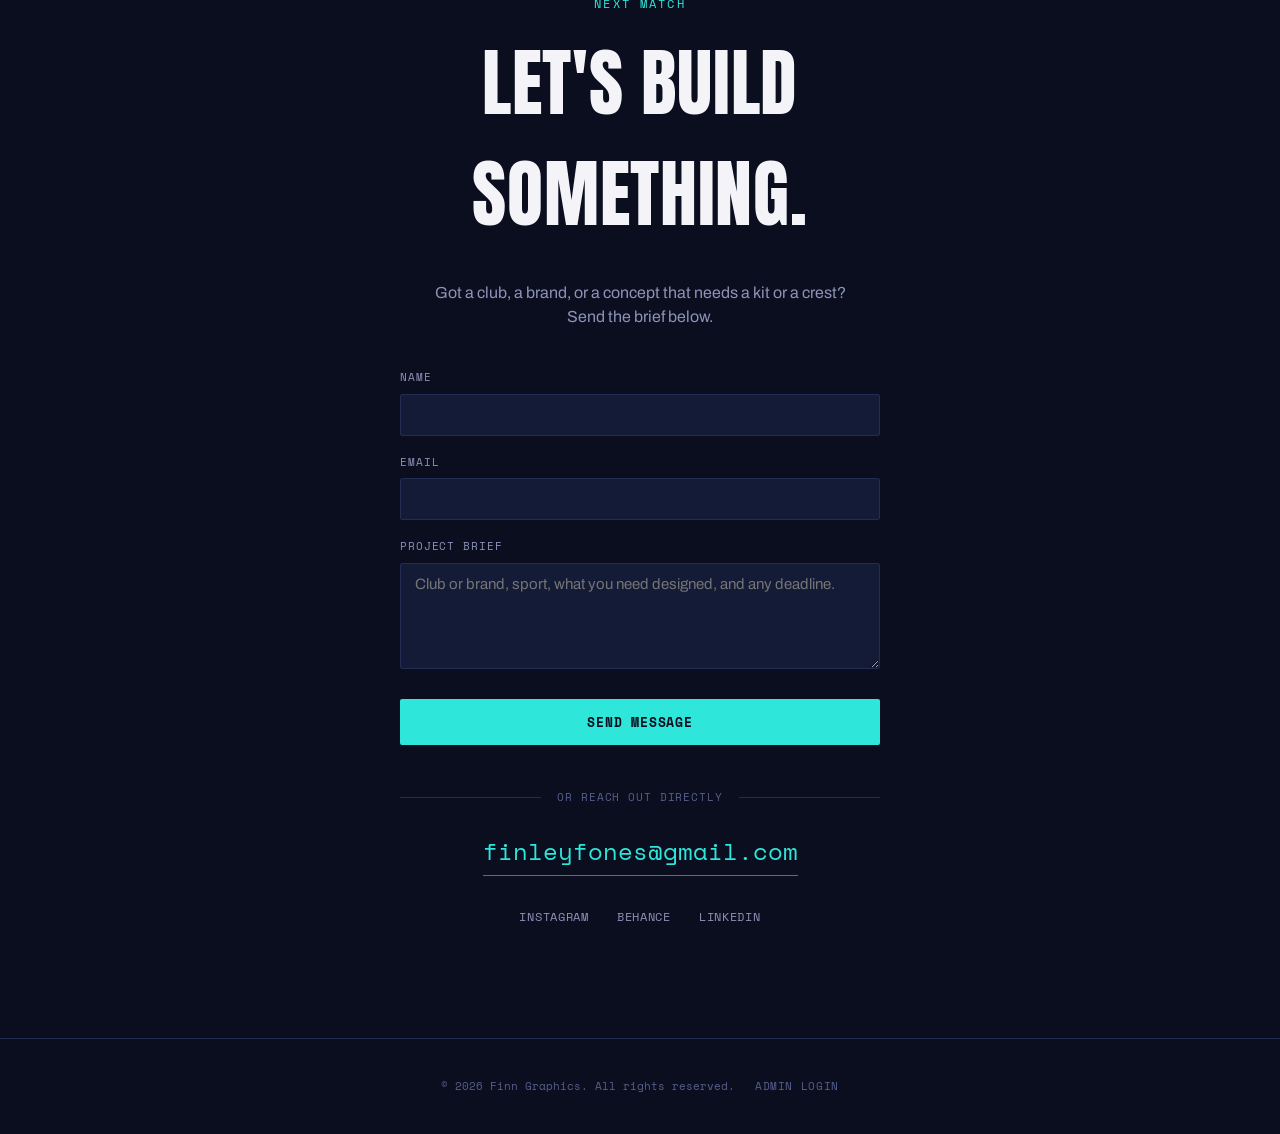
==== commit a01bce51: "Update index.html" ====
--- a/index.html
+++ b/index.html
@@ -4,10 +4,14 @@
 <meta charset="UTF-8">
 <meta name="viewport" content="width=device-width, initial-scale=1.0">
 <title>Finn Graphics — Sports Design Portfolio</title>
-<meta name="description" content="Finn Graphics — sports identity, kit, and social design for clients and personal projects.">
+<meta name="description" content="Finn Graphics — sports identity, branding, and social design for clients and personal projects.">
 <link rel="preconnect" href="https://fonts.googleapis.com">
 <link rel="preconnect" href="https://fonts.gstatic.com" crossorigin>
 <link href="https://fonts.googleapis.com/css2?family=Anton&family=Archivo:wght@400;500;600;700;800&family=Space+Mono:wght@400;700&display=swap" rel="stylesheet">
+<link rel="icon" type="image/x-icon" href="favicon.ico">
+<link rel="icon" type="image/png" sizes="32x32" href="images/brand/favicon-32x32.png">
+<link rel="icon" type="image/png" sizes="16x16" href="images/brand/favicon-16x16.png">
+<link rel="apple-touch-icon" sizes="180x180" href="images/brand/apple-touch-icon.png">
 <link rel="stylesheet" href="css/style.css">
 <!-- Netlify Identity: required here (not just on /admin) so that invite and
      password-reset links, which point at the site's homepage, can be handled. -->
@@ -30,7 +34,7 @@
       <a href="index.html#contact" class="nav-cta">Contact</a>
     </nav>
     <div class="header-socials">
-      <a href="https://instagram.com/finngfx" target="_blank" rel="noopener">IG</a>
+      <a href="https://instagram.com/finngrafx" target="_blank" rel="noopener">IG</a>
       <a href="https://www.behance.net/finnfones1" target="_blank" rel="noopener">BE</a>
       <a href="https://www.linkedin.com/in/finley-fones-9a8a34400/" target="_blank" rel="noopener">IN</a>
     </div>
@@ -46,7 +50,7 @@
     <a href="index.html#about">About</a>
     <a href="index.html#contact">Contact</a>
     <div class="mobile-nav-socials">
-      <a href="https://instagram.com/finngfx" target="_blank" rel="noopener">Instagram</a>
+      <a href="https://instagram.com/finngrafx" target="_blank" rel="noopener">Instagram</a>
       <a href="https://www.behance.net/finnfones1" target="_blank" rel="noopener">Behance</a>
       <a href="https://www.linkedin.com/in/finley-fones-9a8a34400/" target="_blank" rel="noopener">LinkedIn</a>
     </div>
@@ -97,7 +101,7 @@
 <!-- ============================================= -->
 <!-- CLIENT LOGO CAROUSEL                           -->
 <!-- ============================================= -->
-<section class="clients" aria-label="Clubs Finn has worked with">
+<section class="clients" aria-label="Clubs I have worked with">
   <div class="wrap">
     <p class="clients-label">TRUSTED BY CLUBS ACROSS THE COAST</p>
   </div>
@@ -231,7 +235,7 @@
 
     <a href="mailto:finleyfones@gmail.com" class="contact-email">finleyfones@gmail.com</a>
     <div class="socials">
-      <a href="https://instagram.com/finngfx" target="_blank" rel="noopener">Instagram</a>
+      <a href="https://instagram.com/finngrafx" target="_blank" rel="noopener">Instagram</a>
       <a href="https://www.behance.net/finnfones1" target="_blank" rel="noopener">Behance</a>
       <a href="https://www.linkedin.com/in/finley-fones-9a8a34400/" target="_blank" rel="noopener">LinkedIn</a>
     </div>
--- a/css/style.css
+++ b/css/style.css
@@ -297,7 +297,7 @@
 
 .hero-grid {
   display: grid;
-  grid-template-columns: 1fr 0.85fr;
+  grid-template-columns: 0.9fr 1.05fr;
   gap: 48px;
   align-items: center;
 }
@@ -329,7 +329,7 @@
 .hero-gallery {
   display: grid;
   grid-template-columns: repeat(2, 1fr);
-  grid-template-rows: repeat(3, 84px);
+  grid-template-rows: repeat(3, 128px);
   gap: 12px;
 }
 .hero-tile {
